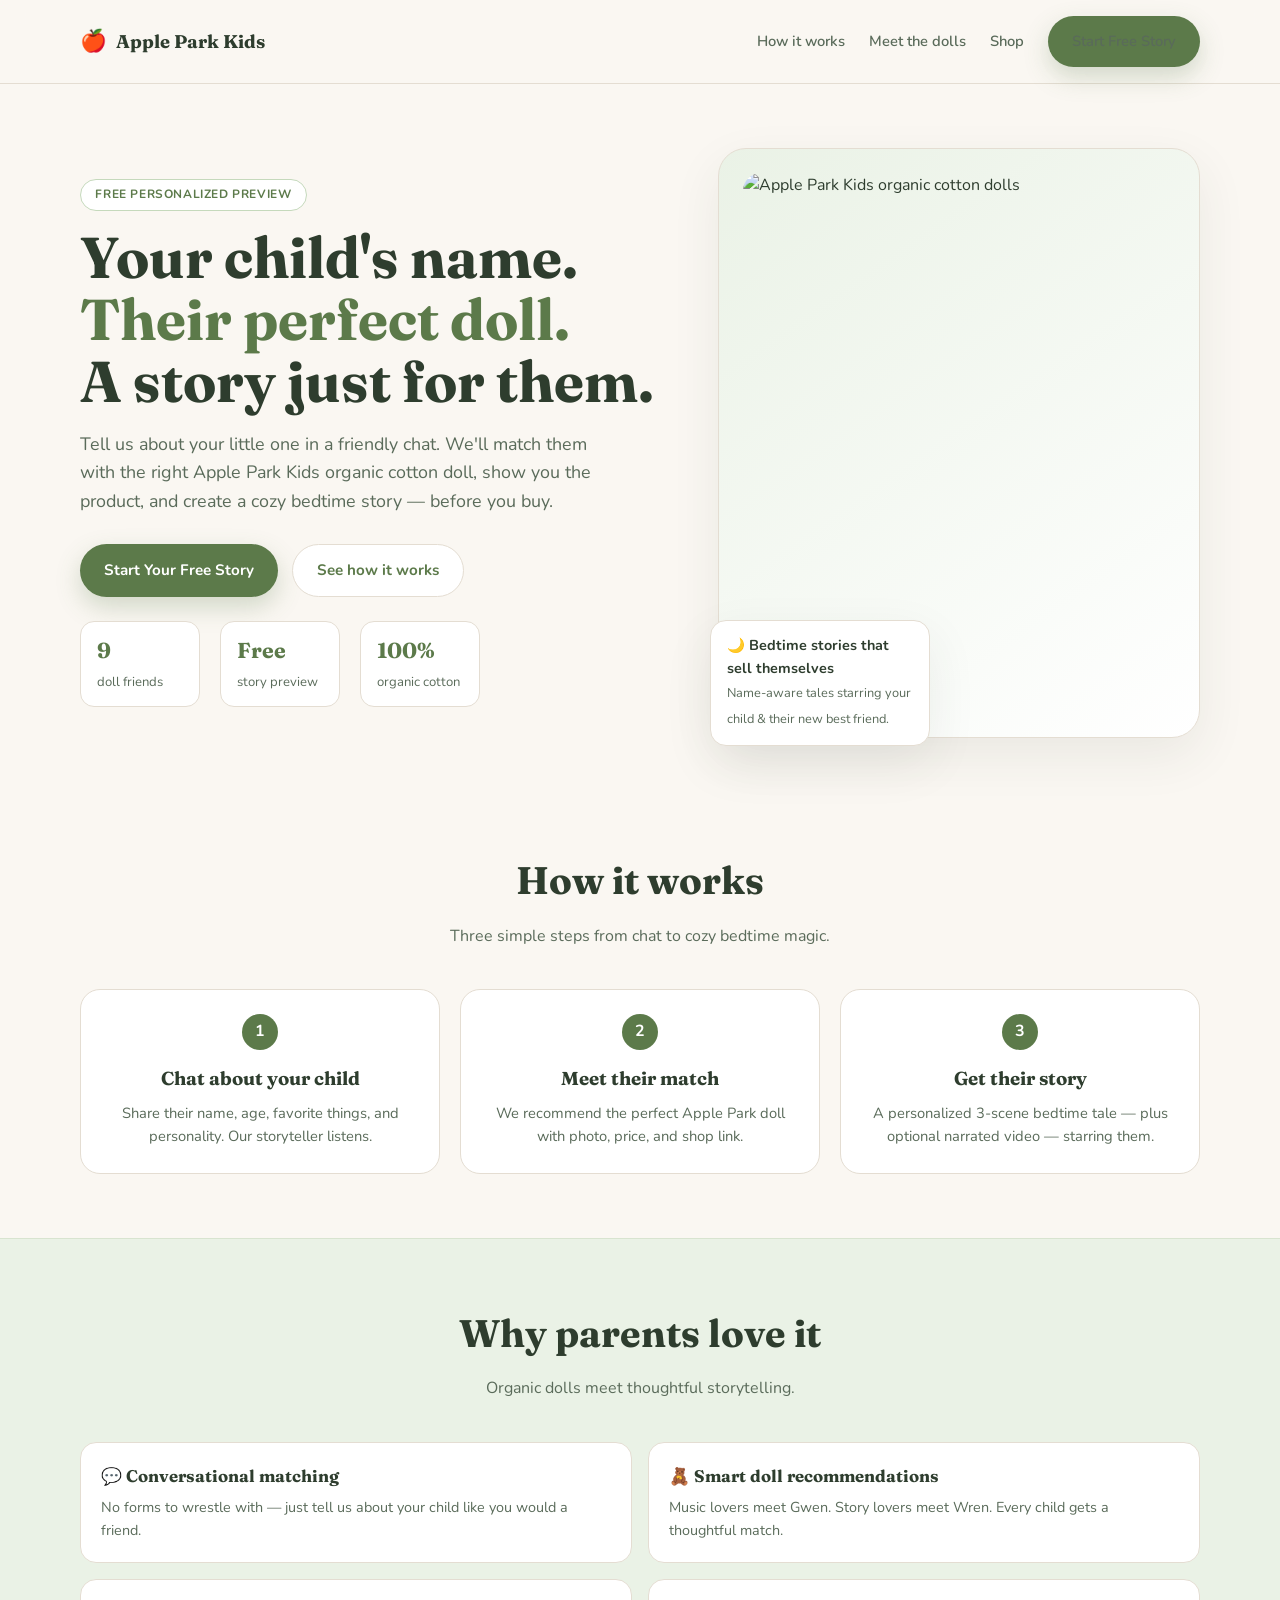
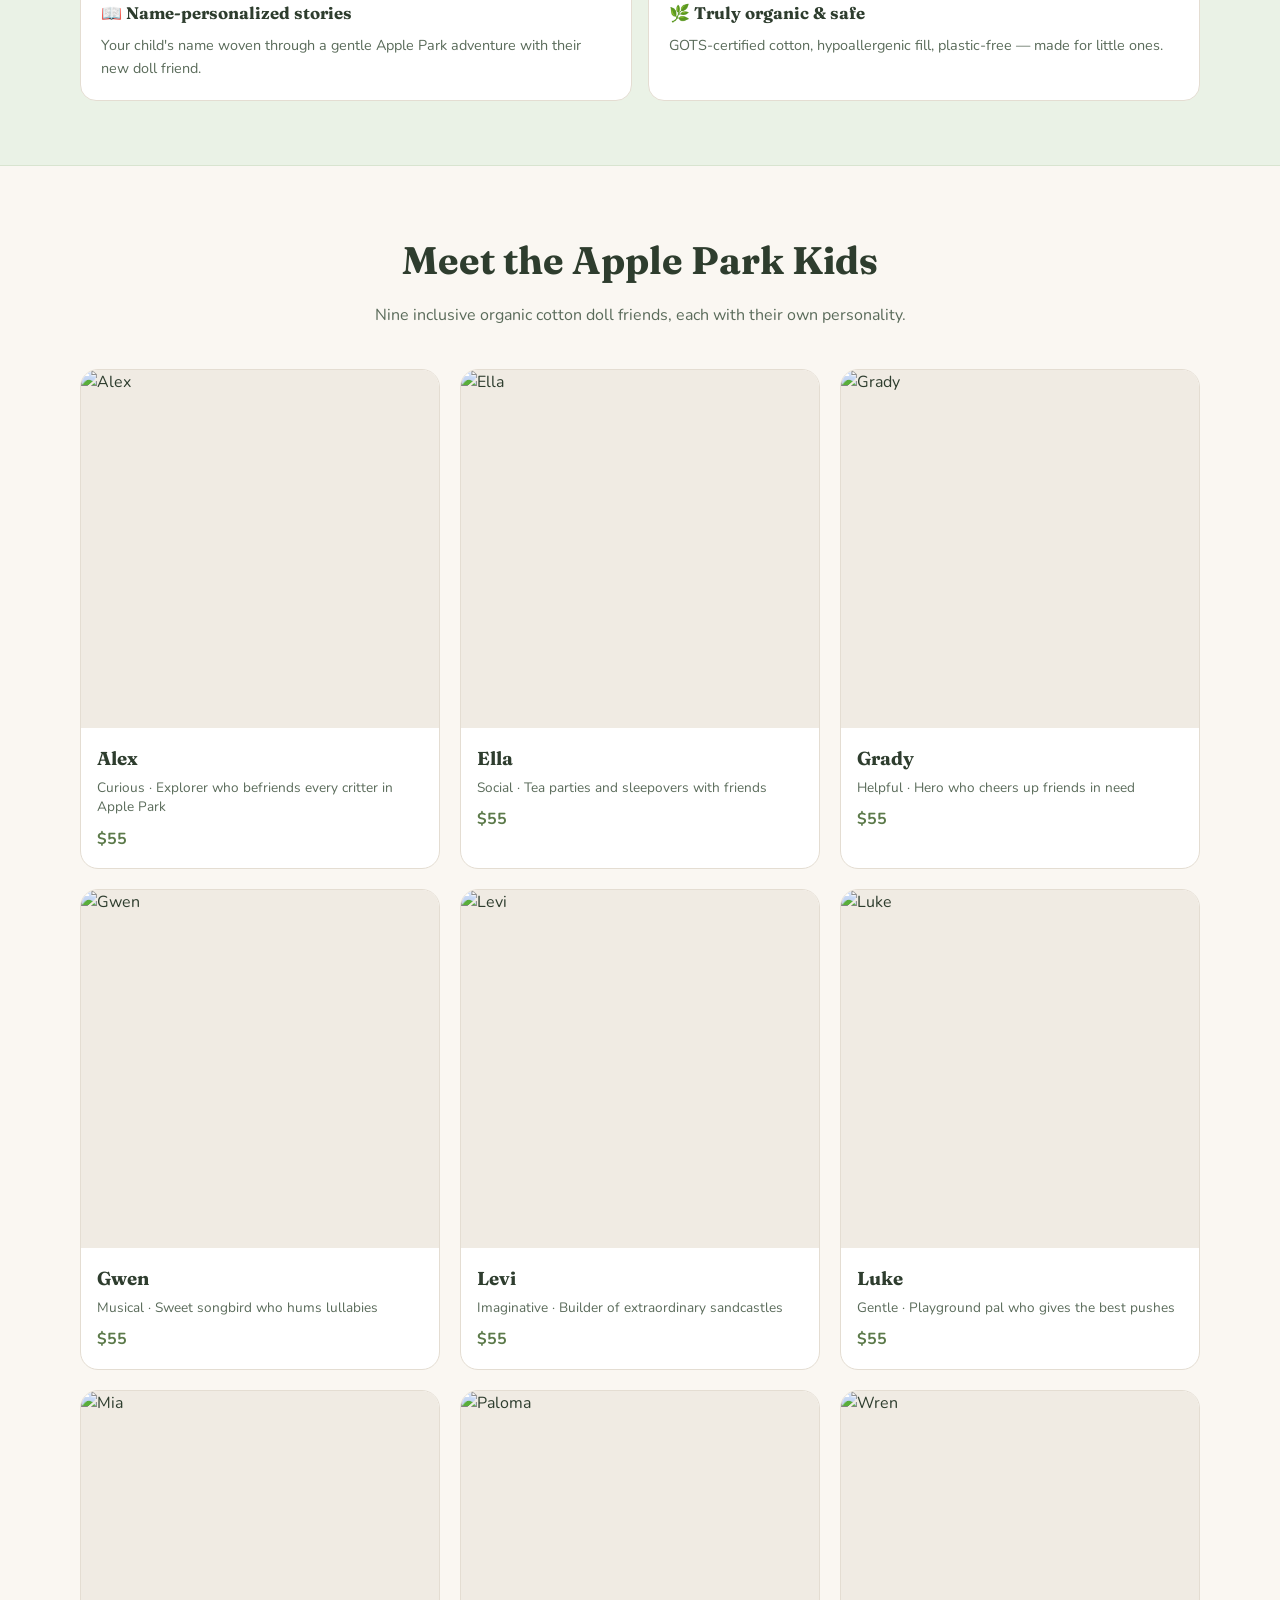
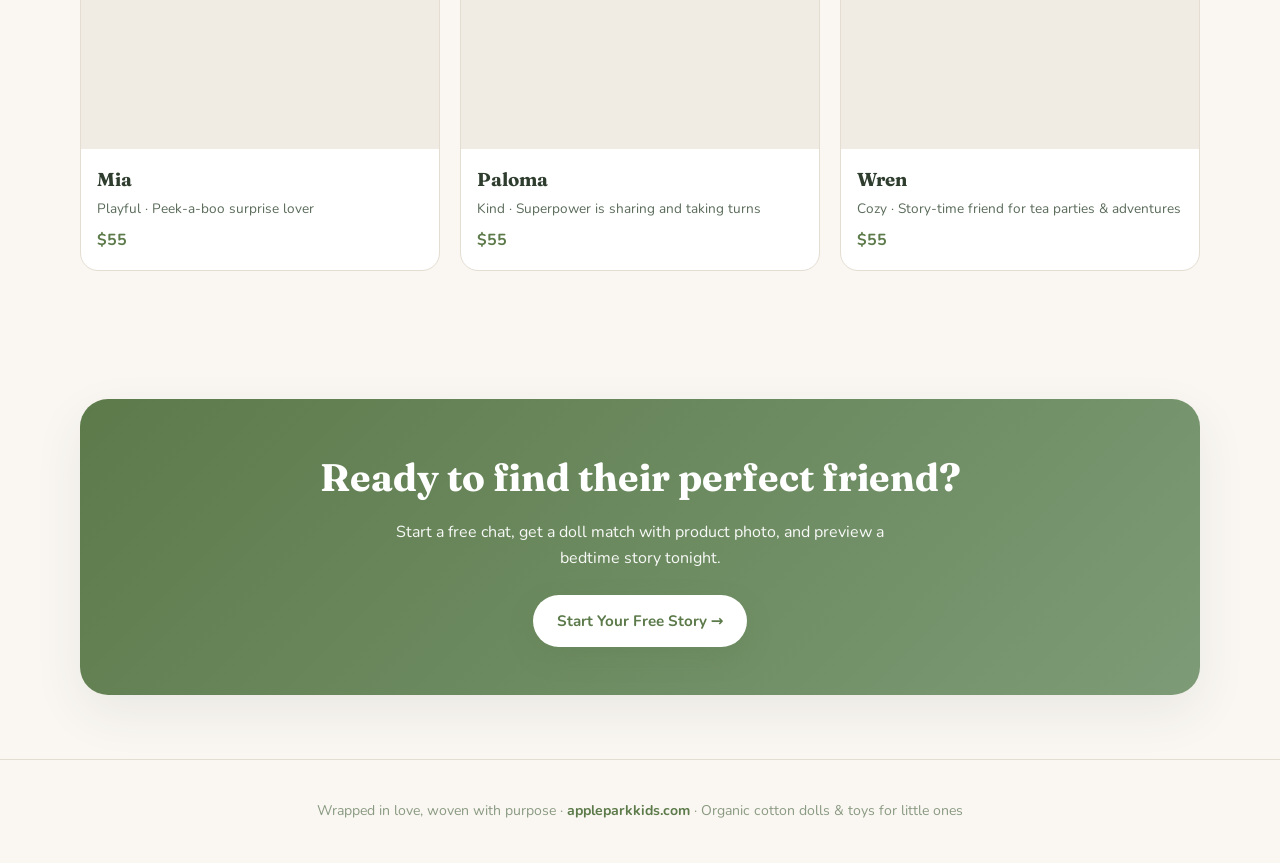
==== landing/index.html @ 05d085ed "Add marketing landing page for Apple Park story chat - Standalone landing/index.html with hero, how-" ====
<!DOCTYPE html>
<html lang="en">
<head>
  <meta charset="UTF-8" />
  <meta name="viewport" content="width=device-width, initial-scale=1.0" />
  <title>Apple Park Kids — Personalized Story Chat for Your Child</title>
  <meta name="description" content="Tell us about your child. We'll match them with the perfect Apple Park Kids organic cotton doll and create a free personalized bedtime story." />
  <link rel="preconnect" href="https://fonts.googleapis.com" />
  <link rel="preconnect" href="https://fonts.gstatic.com" crossorigin />
  <link href="https://fonts.googleapis.com/css2?family=Fraunces:opsz,wght@9..144,400;500;700&family=Nunito:wght@400;600;700&display=swap" rel="stylesheet" />
  <link rel="stylesheet" href="styles.css" />
</head>
<body>
  <header class="nav">
    <div class="container nav-inner">
      <div class="logo"><span>🍎</span> Apple Park Kids</div>
      <nav class="nav-links">
        <a href="#how-it-works">How it works</a>
        <a href="#dolls">Meet the dolls</a>
        <a href="https://appleparkkids.com" target="_blank" rel="noopener">Shop</a>
        <a class="btn btn-primary" href="http://localhost:8501" id="app-link">Start Free Story</a>
      </nav>
    </div>
  </header>

  <section class="hero">
    <div class="container hero-grid">
      <div>
        <div class="pill">Free personalized preview</div>
        <h1>Your child's name.<br><em>Their perfect doll.</em><br>A story just for them.</h1>
        <p class="hero-lead">
          Tell us about your little one in a friendly chat. We'll match them with the right
          Apple Park Kids organic cotton doll, show you the product, and create a cozy bedtime
          story — before you buy.
        </p>
        <div class="hero-actions">
          <a class="btn btn-primary" href="http://localhost:8501" data-app-link>Start Your Free Story</a>
          <a class="btn btn-secondary" href="#how-it-works">See how it works</a>
        </div>
        <div class="hero-stats">
          <div class="stat"><strong>9</strong><span>doll friends</span></div>
          <div class="stat"><strong>Free</strong><span>story preview</span></div>
          <div class="stat"><strong>100%</strong><span>organic cotton</span></div>
        </div>
      </div>
      <div class="hero-visual">
        <div class="hero-card">
          <img src="../assets/dolls/brand-hero.jpg" alt="Apple Park Kids organic cotton dolls" />
        </div>
        <div class="floating-badge">
          <strong>🌙 Bedtime stories that sell themselves</strong>
          <span>Name-aware tales starring your child &amp; their new best friend.</span>
        </div>
      </div>
    </div>
  </section>

  <section id="how-it-works">
    <div class="container">
      <div class="section-head">
        <h2>How it works</h2>
        <p>Three simple steps from chat to cozy bedtime magic.</p>
      </div>
      <div class="steps">
        <article class="step">
          <div class="step-num">1</div>
          <h3>Chat about your child</h3>
          <p>Share their name, age, favorite things, and personality. Our storyteller listens.</p>
        </article>
        <article class="step">
          <div class="step-num">2</div>
          <h3>Meet their match</h3>
          <p>We recommend the perfect Apple Park doll with photo, price, and shop link.</p>
        </article>
        <article class="step">
          <div class="step-num">3</div>
          <h3>Get their story</h3>
          <p>A personalized 3-scene bedtime tale — plus optional narrated video — starring them.</p>
        </article>
      </div>
    </div>
  </section>

  <section class="features">
    <div class="container">
      <div class="section-head">
        <h2>Why parents love it</h2>
        <p>Organic dolls meet thoughtful storytelling.</p>
      </div>
      <div class="feature-grid">
        <article class="feature">
          <h3>💬 Conversational matching</h3>
          <p>No forms to wrestle with — just tell us about your child like you would a friend.</p>
        </article>
        <article class="feature">
          <h3>🧸 Smart doll recommendations</h3>
          <p>Music lovers meet Gwen. Story lovers meet Wren. Every child gets a thoughtful match.</p>
        </article>
        <article class="feature">
          <h3>📖 Name-personalized stories</h3>
          <p>Your child's name woven through a gentle Apple Park adventure with their new doll friend.</p>
        </article>
        <article class="feature">
          <h3>🌿 Truly organic &amp; safe</h3>
          <p>GOTS-certified cotton, hypoallergenic fill, plastic-free — made for little ones.</p>
        </article>
      </div>
    </div>
  </section>

  <section id="dolls">
    <div class="container">
      <div class="section-head">
        <h2>Meet the Apple Park Kids</h2>
        <p>Nine inclusive organic cotton doll friends, each with their own personality.</p>
      </div>
      <div class="doll-grid">
        <article class="doll-card">
          <img src="https://cdn.shopify.com/s/files/1/0639/4242/6836/products/tmf56.jpg?v=1653392097" alt="Alex" loading="lazy" />
          <div class="doll-body"><h3>Alex</h3><p>Curious · Explorer who befriends every critter in Apple Park</p><div class="doll-price">$55</div></div>
        </article>
        <article class="doll-card">
          <img src="https://cdn.shopify.com/s/files/1/0639/4242/6836/products/tm982_2.jpg?v=1653388733" alt="Ella" loading="lazy" />
          <div class="doll-body"><h3>Ella</h3><p>Social · Tea parties and sleepovers with friends</p><div class="doll-price">$55</div></div>
        </article>
        <article class="doll-card">
          <img src="https://cdn.shopify.com/s/files/1/0639/4242/6836/products/tp0147.jpg?v=1664403037" alt="Grady" loading="lazy" />
          <div class="doll-body"><h3>Grady</h3><p>Helpful · Hero who cheers up friends in need</p><div class="doll-price">$55</div></div>
        </article>
        <article class="doll-card">
          <img src="https://cdn.shopify.com/s/files/1/0639/4242/6836/files/MUSTARD_MUSLIN_DRESS_WITH_PUFFY_SLEEVES_GWEN_IN_MUSLIN_2_5e165657-a161-4b97-bce0-6a8079def1ff.jpg?v=1775049654" alt="Gwen" loading="lazy" />
          <div class="doll-body"><h3>Gwen</h3><p>Musical · Sweet songbird who hums lullabies</p><div class="doll-price">$55</div></div>
        </article>
        <article class="doll-card">
          <img src="https://cdn.shopify.com/s/files/1/0639/4242/6836/products/TP0145.jpg?v=1664396737" alt="Levi" loading="lazy" />
          <div class="doll-body"><h3>Levi</h3><p>Imaginative · Builder of extraordinary sandcastles</p><div class="doll-price">$55</div></div>
        </article>
        <article class="doll-card">
          <img src="https://cdn.shopify.com/s/files/1/0639/4242/6836/products/TP0146.jpg?v=1664397404" alt="Luke" loading="lazy" />
          <div class="doll-body"><h3>Luke</h3><p>Gentle · Playground pal who gives the best pushes</p><div class="doll-price">$55</div></div>
        </article>
        <article class="doll-card">
          <img src="https://cdn.shopify.com/s/files/1/0639/4242/6836/files/Mia_in_Dusty_Rose_TP0142_2.jpg?v=1775049784" alt="Mia" loading="lazy" />
          <div class="doll-body"><h3>Mia</h3><p>Playful · Peek-a-boo surprise lover</p><div class="doll-price">$55</div></div>
        </article>
        <article class="doll-card">
          <img src="https://cdn.shopify.com/s/files/1/0639/4242/6836/files/Teal_muslin_dress_TMG33_TMG34_TMG35_TMG36_Dancing_Palms_Pink_leggings_TME31_TME32_TME33_TME34_Dancing_Palms_Pink_headband_TME47_Paloma_TMF54_1.jpg?v=1775049592" alt="Paloma" loading="lazy" />
          <div class="doll-body"><h3>Paloma</h3><p>Kind · Superpower is sharing and taking turns</p><div class="doll-price">$55</div></div>
        </article>
        <article class="doll-card">
          <img src="https://cdn.shopify.com/s/files/1/0639/4242/6836/files/DSC_8444_1.jpg?v=1779309022" alt="Wren" loading="lazy" />
          <div class="doll-body"><h3>Wren</h3><p>Cozy · Story-time friend for tea parties &amp; adventures</p><div class="doll-price">$55</div></div>
        </article>
      </div>
    </div>
  </section>

  <section>
    <div class="container">
      <div class="cta-band">
        <h2>Ready to find their perfect friend?</h2>
        <p>Start a free chat, get a doll match with product photo, and preview a bedtime story tonight.</p>
        <a class="btn btn-primary" href="http://localhost:8501" data-app-link>Start Your Free Story →</a>
      </div>
    </div>
  </section>

  <footer class="footer">
    <div class="container">
      Wrapped in love, woven with purpose ·
      <a href="https://appleparkkids.com" target="_blank" rel="noopener">appleparkkids.com</a>
      · Organic cotton dolls &amp; toys for little ones
    </div>
  </footer>

  <script>
  (function () {
    var params = new URLSearchParams(window.location.search);
    var appUrl = params.get("app") || "http://localhost:8501";
    document.querySelectorAll("[data-app-link], #app-link").forEach(function (el) {
      el.href = appUrl;
    });
  })();
  </script>
</body>
</html>
---- landing/styles.css ----
:root {
  --bg: #faf7f2;
  --bg-soft: #f0ebe3;
  --green: #5c7a4a;
  --green-dark: #3d5234;
  --green-light: #eaf2e6;
  --text: #2e3d2e;
  --text-muted: #5a6b5a;
  --border: #e4ddd2;
  --white: #ffffff;
  --shadow: 0 18px 50px rgba(46, 61, 46, 0.08);
  --radius: 20px;
  --font-serif: "Fraunces", Georgia, serif;
  --font-sans: "Nunito", system-ui, sans-serif;
}

*,
*::before,
*::after {
  box-sizing: border-box;
}

html {
  scroll-behavior: smooth;
}

body {
  margin: 0;
  font-family: var(--font-sans);
  color: var(--text);
  background: var(--bg);
  line-height: 1.6;
}

img {
  max-width: 100%;
  display: block;
}

a {
  color: var(--green);
  text-decoration: none;
}

.container {
  width: min(1120px, calc(100% - 2rem));
  margin: 0 auto;
}

/* ── Nav ── */
.nav {
  position: sticky;
  top: 0;
  z-index: 100;
  background: rgba(250, 247, 242, 0.92);
  backdrop-filter: blur(12px);
  border-bottom: 1px solid var(--border);
}

.nav-inner {
  display: flex;
  align-items: center;
  justify-content: space-between;
  padding: 1rem 0;
  gap: 1rem;
}

.logo {
  display: flex;
  align-items: center;
  gap: 0.55rem;
  font-family: var(--font-serif);
  font-weight: 700;
  font-size: 1.15rem;
  color: var(--text);
}

.logo span {
  font-size: 1.35rem;
}

.nav-links {
  display: flex;
  align-items: center;
  gap: 1.5rem;
}

.nav-links a {
  color: var(--text-muted);
  font-weight: 600;
  font-size: 0.92rem;
}

.nav-links a:hover {
  color: var(--green);
}

.btn {
  display: inline-flex;
  align-items: center;
  justify-content: center;
  gap: 0.5rem;
  padding: 0.85rem 1.5rem;
  border-radius: 999px;
  font-family: var(--font-sans);
  font-weight: 700;
  font-size: 0.95rem;
  border: none;
  cursor: pointer;
  transition: transform 0.15s ease, box-shadow 0.15s ease;
}

.btn:hover {
  transform: translateY(-1px);
}

.btn-primary {
  background: var(--green);
  color: var(--white);
  box-shadow: 0 10px 24px rgba(92, 122, 74, 0.25);
}

.btn-primary:hover {
  background: var(--green-dark);
}

.btn-secondary {
  background: var(--white);
  color: var(--green);
  border: 1px solid var(--border);
}

/* ── Hero ── */
.hero {
  padding: 4rem 0 3rem;
}

.hero-grid {
  display: grid;
  grid-template-columns: 1.1fr 0.9fr;
  gap: 3rem;
  align-items: center;
}

.pill {
  display: inline-block;
  background: var(--white);
  color: var(--green);
  font-weight: 700;
  font-size: 0.75rem;
  padding: 0.35rem 0.9rem;
  border-radius: 999px;
  border: 1px solid #c5d9bc;
  letter-spacing: 0.05em;
  text-transform: uppercase;
  margin-bottom: 1rem;
}

.hero h1 {
  font-family: var(--font-serif);
  font-size: clamp(2.4rem, 5vw, 3.6rem);
  line-height: 1.08;
  margin: 0 0 1rem;
  color: var(--text);
}

.hero h1 em {
  font-style: normal;
  color: var(--green);
}

.hero-lead {
  font-size: 1.12rem;
  color: var(--text-muted);
  max-width: 34rem;
  margin: 0 0 1.75rem;
}

.hero-actions {
  display: flex;
  flex-wrap: wrap;
  gap: 0.85rem;
  margin-bottom: 1.5rem;
}

.hero-stats {
  display: flex;
  flex-wrap: wrap;
  gap: 1.25rem;
}

.stat {
  background: var(--white);
  border: 1px solid var(--border);
  border-radius: 14px;
  padding: 0.75rem 1rem;
  min-width: 120px;
}

.stat strong {
  display: block;
  font-family: var(--font-serif);
  font-size: 1.35rem;
  color: var(--green);
}

.stat span {
  font-size: 0.82rem;
  color: var(--text-muted);
}

.hero-visual {
  position: relative;
}

.hero-card {
  background: linear-gradient(145deg, var(--green-light), var(--white));
  border: 1px solid var(--border);
  border-radius: 28px;
  padding: 1.5rem;
  box-shadow: var(--shadow);
}

.hero-card img {
  border-radius: 18px;
  width: 100%;
  aspect-ratio: 4/5;
  object-fit: cover;
}

.floating-badge {
  position: absolute;
  bottom: -0.5rem;
  left: -0.5rem;
  background: var(--white);
  border: 1px solid var(--border);
  border-radius: 16px;
  padding: 0.85rem 1rem;
  box-shadow: var(--shadow);
  max-width: 220px;
}

.floating-badge strong {
  display: block;
  font-size: 0.9rem;
}

.floating-badge span {
  font-size: 0.8rem;
  color: var(--text-muted);
}

/* ── Sections ── */
section {
  padding: 4rem 0;
}

.section-head {
  text-align: center;
  max-width: 640px;
  margin: 0 auto 2.5rem;
}

.section-head h2 {
  font-family: var(--font-serif);
  font-size: clamp(1.8rem, 3vw, 2.4rem);
  margin: 0 0 0.75rem;
}

.section-head p {
  color: var(--text-muted);
  margin: 0;
}

.steps {
  display: grid;
  grid-template-columns: repeat(3, 1fr);
  gap: 1.25rem;
}

.step {
  background: var(--white);
  border: 1px solid var(--border);
  border-radius: var(--radius);
  padding: 1.5rem;
  text-align: center;
}

.step-num {
  width: 36px;
  height: 36px;
  margin: 0 auto 0.85rem;
  display: grid;
  place-items: center;
  background: var(--green);
  color: var(--white);
  border-radius: 50%;
  font-weight: 700;
}

.step h3 {
  font-family: var(--font-serif);
  margin: 0 0 0.5rem;
}

.step p {
  margin: 0;
  font-size: 0.92rem;
  color: var(--text-muted);
}

.features {
  background: var(--green-light);
  border-block: 1px solid #d8e4d0;
}

.feature-grid {
  display: grid;
  grid-template-columns: repeat(2, 1fr);
  gap: 1rem;
}

.feature {
  background: var(--white);
  border: 1px solid var(--border);
  border-radius: 16px;
  padding: 1.25rem;
}

.feature h3 {
  margin: 0 0 0.4rem;
  font-family: var(--font-serif);
  font-size: 1.05rem;
}

.feature p {
  margin: 0;
  font-size: 0.9rem;
  color: var(--text-muted);
}

/* ── Dolls ── */
.doll-grid {
  display: grid;
  grid-template-columns: repeat(3, 1fr);
  gap: 1.25rem;
}

.doll-card {
  background: var(--white);
  border: 1px solid var(--border);
  border-radius: 18px;
  overflow: hidden;
  transition: transform 0.15s ease, box-shadow 0.15s ease;
}

.doll-card:hover {
  transform: translateY(-3px);
  box-shadow: var(--shadow);
}

.doll-card img {
  width: 100%;
  aspect-ratio: 1;
  object-fit: cover;
  background: var(--bg-soft);
}

.doll-body {
  padding: 1rem;
}

.doll-body h3 {
  margin: 0 0 0.25rem;
  font-family: var(--font-serif);
}

.doll-body p {
  margin: 0 0 0.6rem;
  font-size: 0.85rem;
  color: var(--text-muted);
  line-height: 1.45;
}

.doll-price {
  font-weight: 700;
  color: var(--green);
}

/* ── CTA band ── */
.cta-band {
  background: linear-gradient(135deg, var(--green), #7d9b76);
  color: var(--white);
  border-radius: 28px;
  padding: 3rem 2rem;
  text-align: center;
  box-shadow: var(--shadow);
}

.cta-band h2 {
  font-family: var(--font-serif);
  font-size: clamp(1.8rem, 3vw, 2.5rem);
  margin: 0 0 0.75rem;
}

.cta-band p {
  margin: 0 auto 1.5rem;
  max-width: 520px;
  opacity: 0.95;
}

.cta-band .btn-primary {
  background: var(--white);
  color: var(--green);
}

/* ── Footer ── */
.footer {
  padding: 2.5rem 0;
  border-top: 1px solid var(--border);
  text-align: center;
  color: #8a9a82;
  font-size: 0.88rem;
}

.footer a {
  font-weight: 700;
}

/* ── Responsive ── */
@media (max-width: 900px) {
  .hero-grid,
  .steps,
  .feature-grid,
  .doll-grid {
    grid-template-columns: 1fr;
  }

  .nav-links a:not(.btn) {
    display: none;
  }

  .hero {
    padding-top: 2.5rem;
  }

  .floating-badge {
    position: static;
    margin-top: 1rem;
  }
}
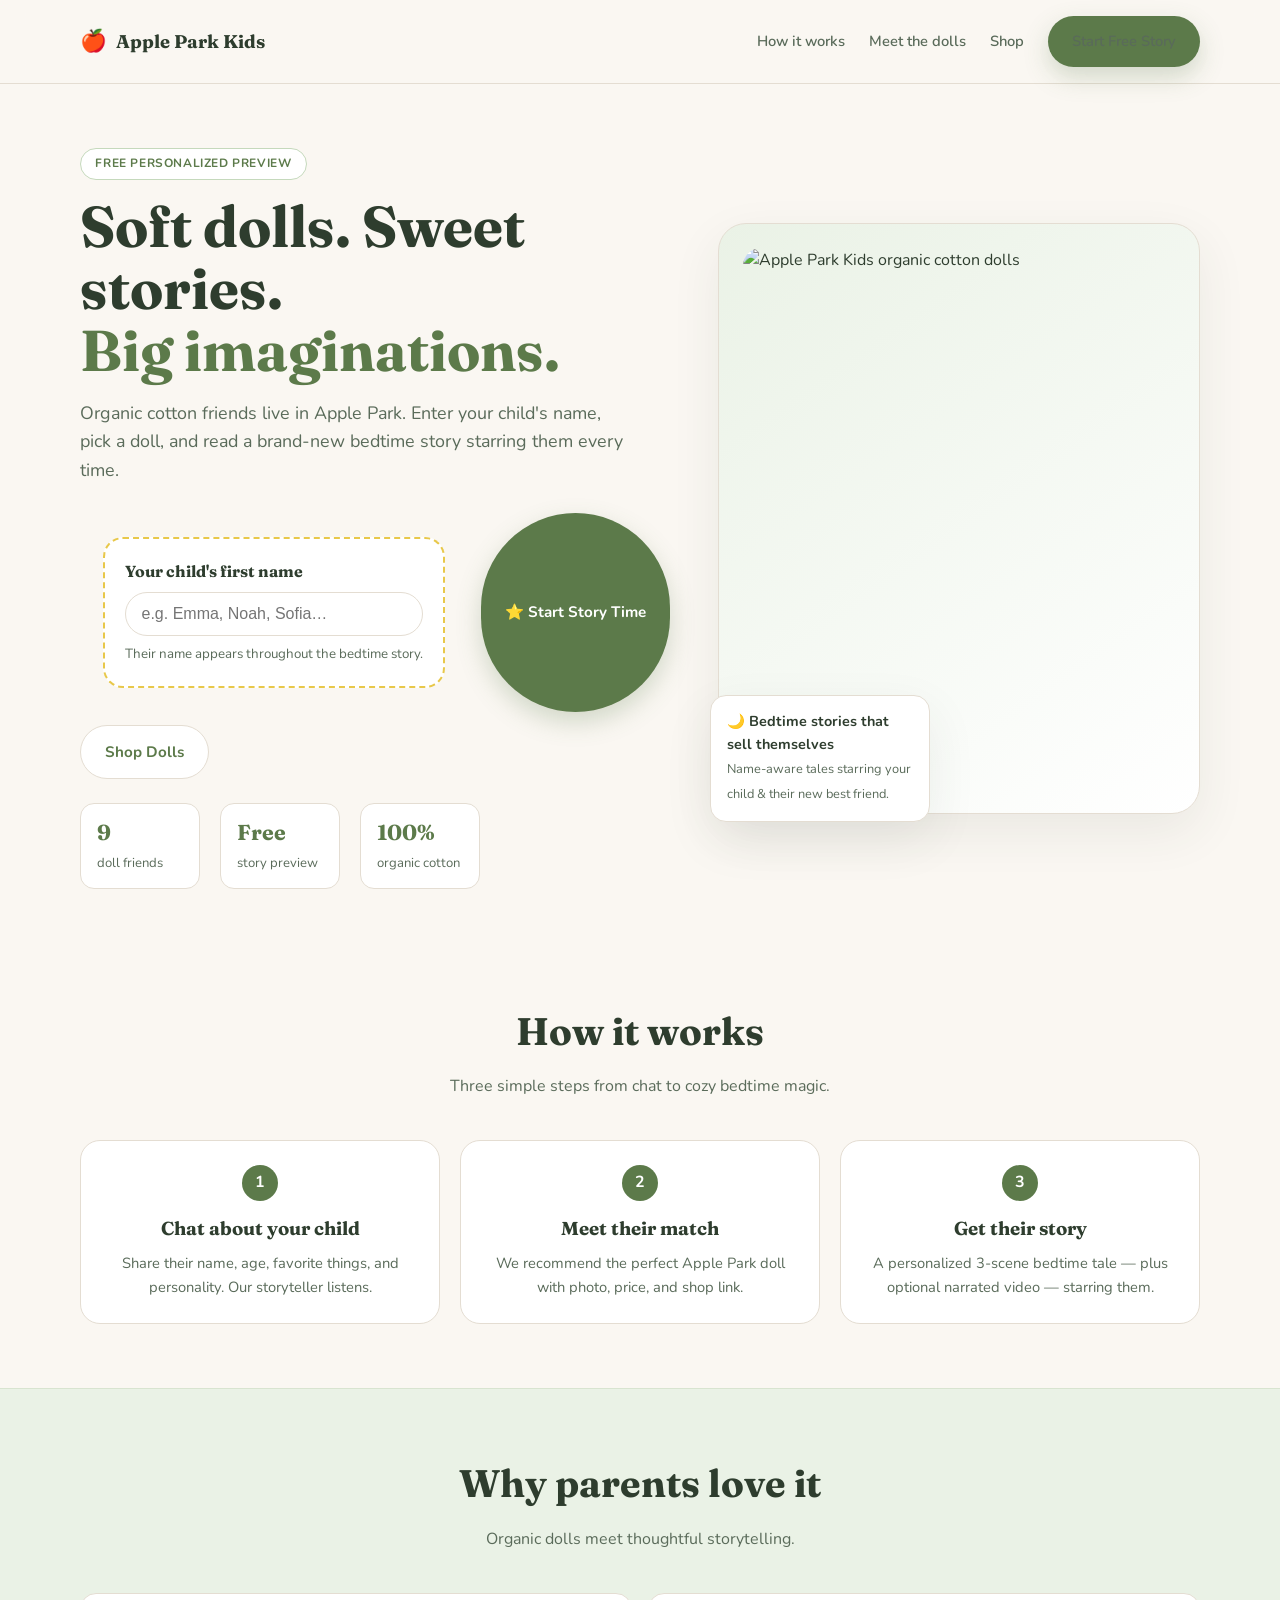
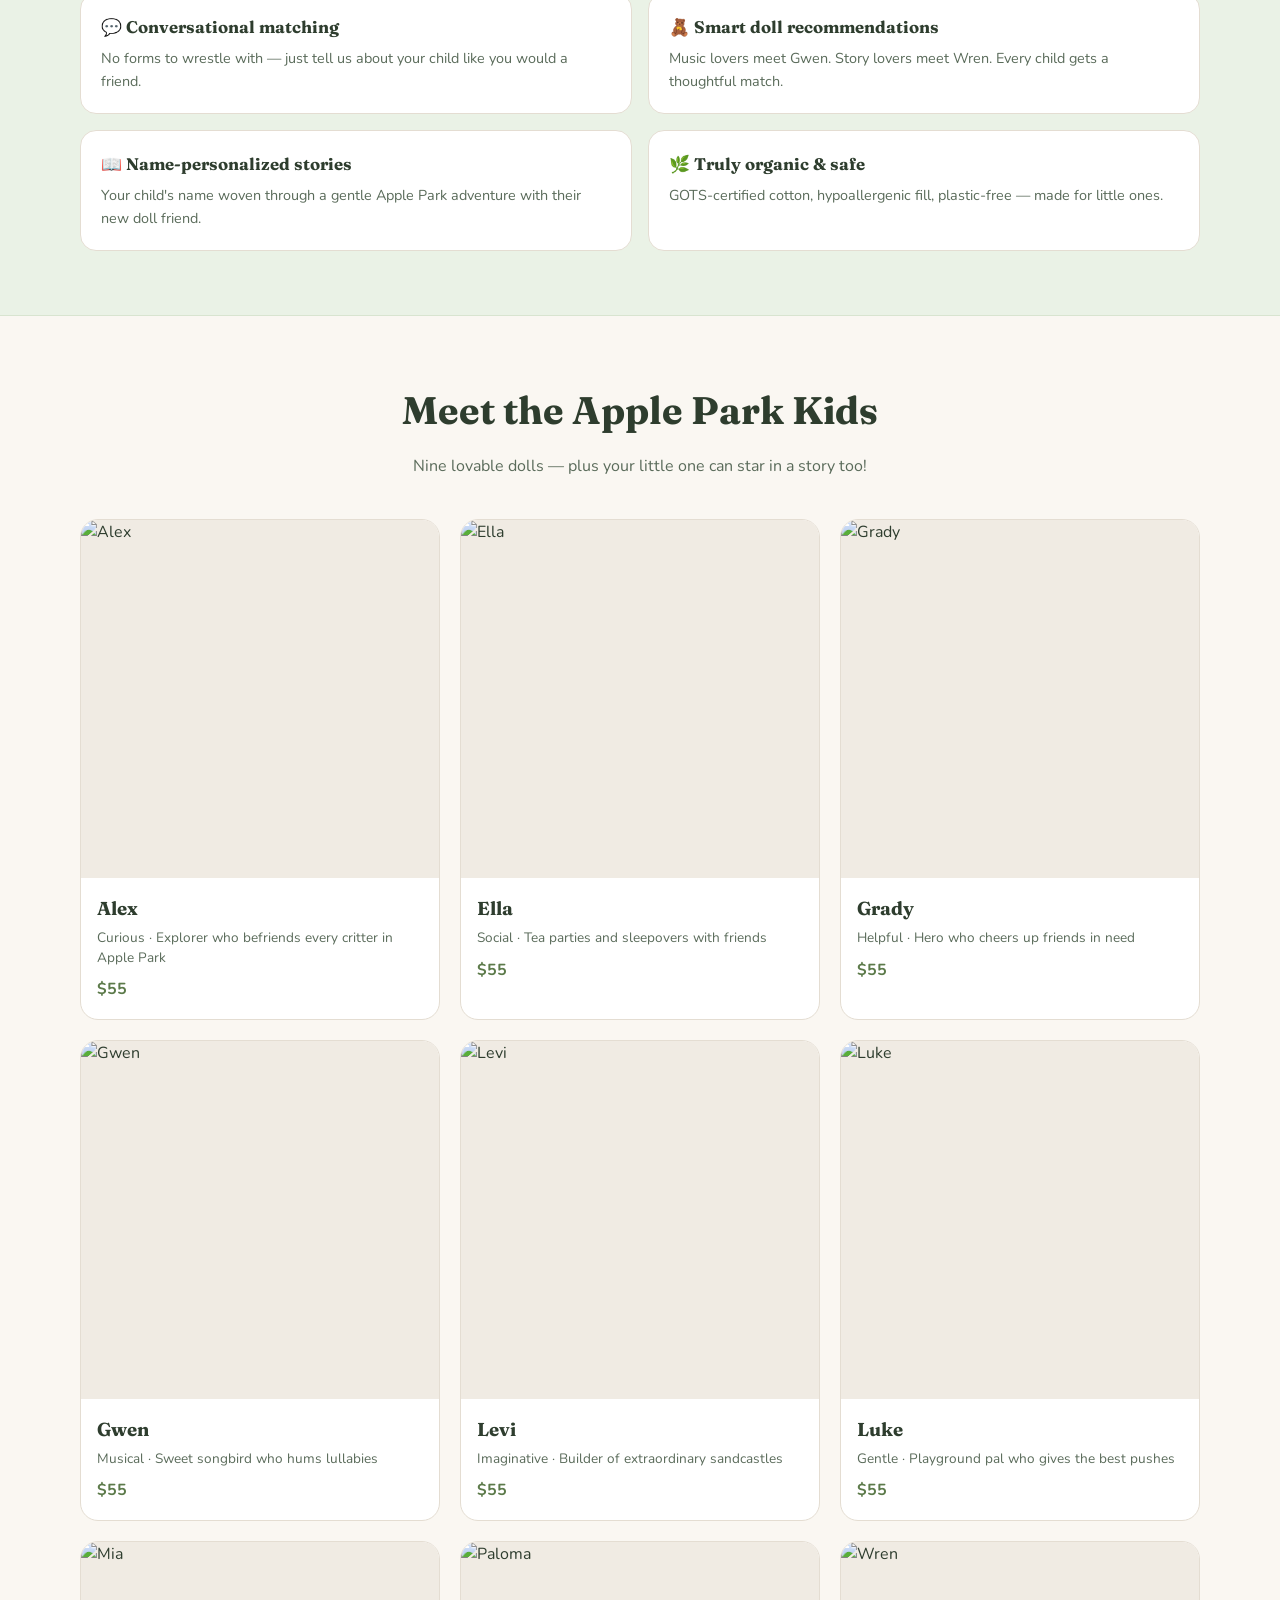
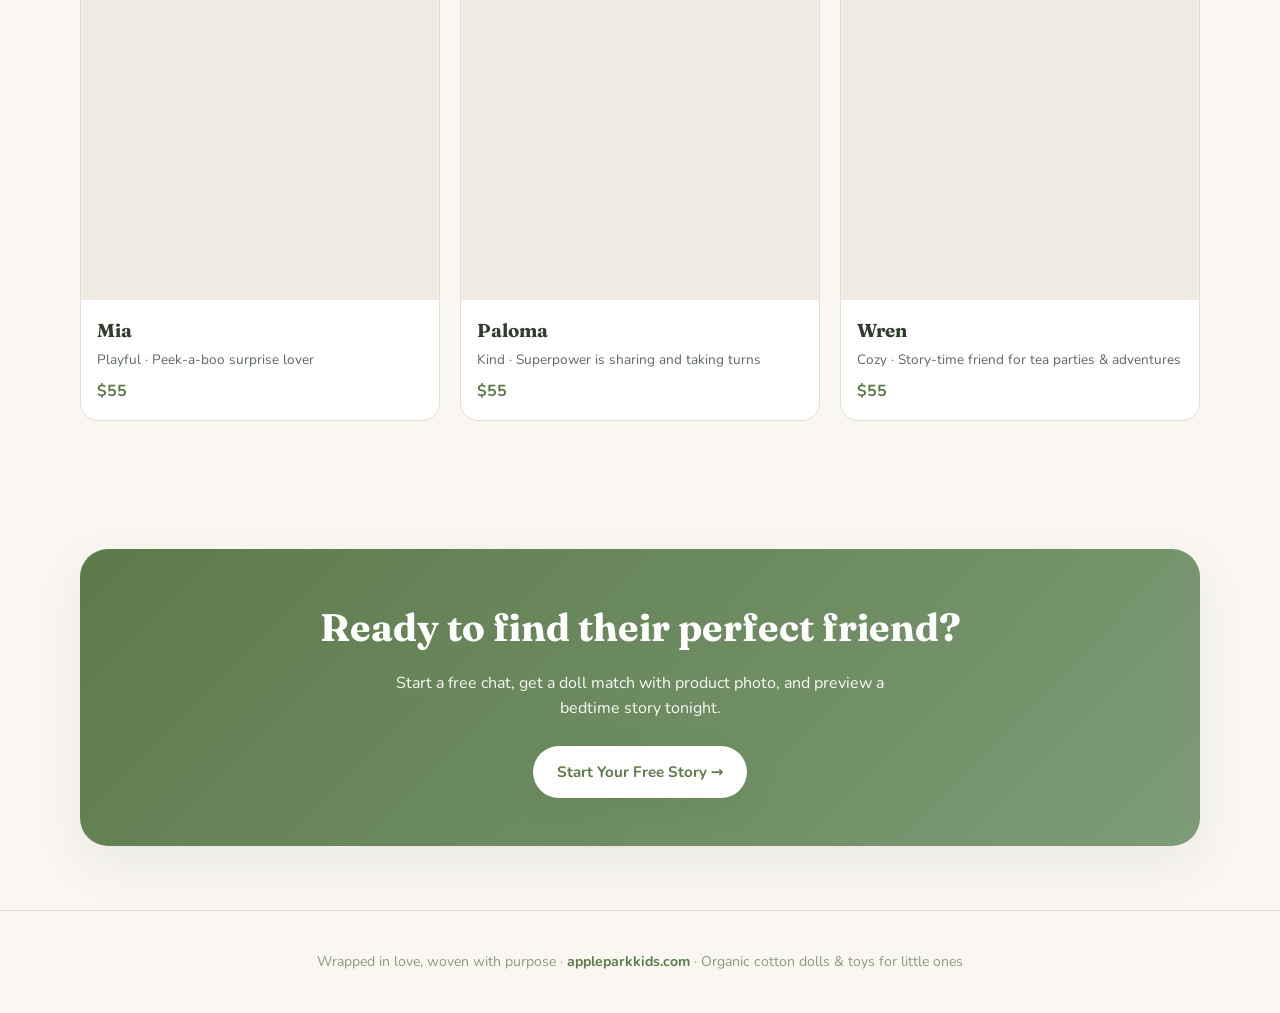
==== commit 4fcb894b: "Add child name input and weave name into every story - Story Time landing: name field, doll picker, " ====
--- a/landing/index.html
+++ b/landing/index.html
@@ -27,15 +27,20 @@
     <div class="container hero-grid">
       <div>
         <div class="pill">Free personalized preview</div>
-        <h1>Your child's name.<br><em>Their perfect doll.</em><br>A story just for them.</h1>
+        <h1>Soft dolls. Sweet stories.<br><em>Big imaginations.</em></h1>
         <p class="hero-lead">
-          Tell us about your little one in a friendly chat. We'll match them with the right
-          Apple Park Kids organic cotton doll, show you the product, and create a cozy bedtime
-          story — before you buy.
+          Organic cotton friends live in Apple Park. Enter your child's name, pick a doll,
+          and read a brand-new bedtime story starring them every time.
         </p>
         <div class="hero-actions">
-          <a class="btn btn-primary" href="http://localhost:8501" data-app-link>Start Your Free Story</a>
-          <a class="btn btn-secondary" href="#how-it-works">See how it works</a>
+          <label class="name-card" for="child-name" style="display:block; cursor:default;">
+            <label for="child-name">Your child's first name</label>
+            <input id="child-name" type="text" placeholder="e.g. Emma, Noah, Sofia…" maxlength="32"
+              style="width:100%; padding:0.75rem 1rem; border:1px solid #e4ddd2; border-radius:999px; font-size:1rem;" />
+            <small style="display:block; margin-top:0.5rem; color:#5a6b5a;">Their name appears throughout the bedtime story.</small>
+          </label>
+          <a class="btn btn-primary" href="http://localhost:8501" data-app-link>⭐ Start Story Time</a>
+          <a class="btn btn-secondary" href="https://appleparkkids.com" target="_blank" rel="noopener">Shop Dolls</a>
         </div>
         <div class="hero-stats">
           <div class="stat"><strong>9</strong><span>doll friends</span></div>
@@ -112,7 +117,7 @@
     <div class="container">
       <div class="section-head">
         <h2>Meet the Apple Park Kids</h2>
-        <p>Nine inclusive organic cotton doll friends, each with their own personality.</p>
+        <p>Nine lovable dolls — plus your little one can star in a story too!</p>
       </div>
       <div class="doll-grid">
         <article class="doll-card">
@@ -177,7 +182,17 @@
   (function () {
     var params = new URLSearchParams(window.location.search);
     var appUrl = params.get("app") || "http://localhost:8501";
+    var nameInput = document.getElementById("child-name");
     document.querySelectorAll("[data-app-link], #app-link").forEach(function (el) {
+      el.addEventListener("click", function (event) {
+        event.preventDefault();
+        var name = nameInput && nameInput.value.trim();
+        var url = appUrl;
+        if (name) {
+          url += (url.indexOf("?") >= 0 ? "&" : "?") + "name=" + encodeURIComponent(name);
+        }
+        window.location.href = url;
+      });
       el.href = appUrl;
     });
   })();
--- a/landing/styles.css
+++ b/landing/styles.css
@@ -427,7 +427,94 @@
   font-weight: 700;
 }
 
-/* ── Responsive ── */
+/* ── Story Time landing ── */
+.story-sky {
+  background: linear-gradient(180deg, #cfe9f6 0%, #e8f4e8 55%, #d4e8c2 100%);
+  border-radius: 28px;
+  padding: 2.5rem 2rem 2rem;
+  margin-bottom: 1.5rem;
+  border: 1px solid #c5ddd0;
+  text-align: center;
+}
+
+.story-sky h1 {
+  font-family: var(--font-serif);
+  font-size: clamp(2rem, 4.5vw, 3rem);
+  margin: 0 0 0.75rem;
+  color: var(--text);
+}
+
+.story-sky .hero-lead {
+  margin: 0 auto 1.5rem;
+  max-width: 520px;
+}
+
+.name-card {
+  background: var(--white);
+  border: 2px dashed #e8c84a;
+  border-radius: 20px;
+  padding: 1.25rem;
+  margin: 1.5rem auto;
+  max-width: 420px;
+  text-align: left;
+}
+
+.name-card label {
+  display: block;
+  font-family: var(--font-serif);
+  font-weight: 700;
+  margin-bottom: 0.5rem;
+  color: var(--text);
+}
+
+.park-friends-panel {
+  background: var(--white);
+  border-radius: 24px;
+  padding: 1.5rem;
+  border: 1px solid var(--border);
+  box-shadow: var(--shadow);
+  margin-top: 1.5rem;
+}
+
+.doll-pick-grid {
+  display: grid;
+  grid-template-columns: repeat(4, 1fr);
+  gap: 0.85rem;
+}
+
+.doll-pick {
+  background: #f8f4ef;
+  border: 2px solid transparent;
+  border-radius: 16px;
+  padding: 0.75rem 0.5rem;
+  text-align: center;
+  cursor: pointer;
+}
+
+.doll-pick.selected {
+  border-color: #e8c84a;
+  border-style: dashed;
+  background: #fffbe8;
+}
+
+.doll-pick img {
+  width: 72px;
+  height: 72px;
+  border-radius: 50%;
+  object-fit: cover;
+  margin: 0 auto 0.5rem;
+}
+
+.doll-pick span {
+  display: block;
+  font-weight: 700;
+  font-size: 0.85rem;
+}
+
+@media (max-width: 700px) {
+  .doll-pick-grid { grid-template-columns: repeat(3, 1fr); }
+}
+
 @media (max-width: 900px) {
   .hero-grid,
   .steps,
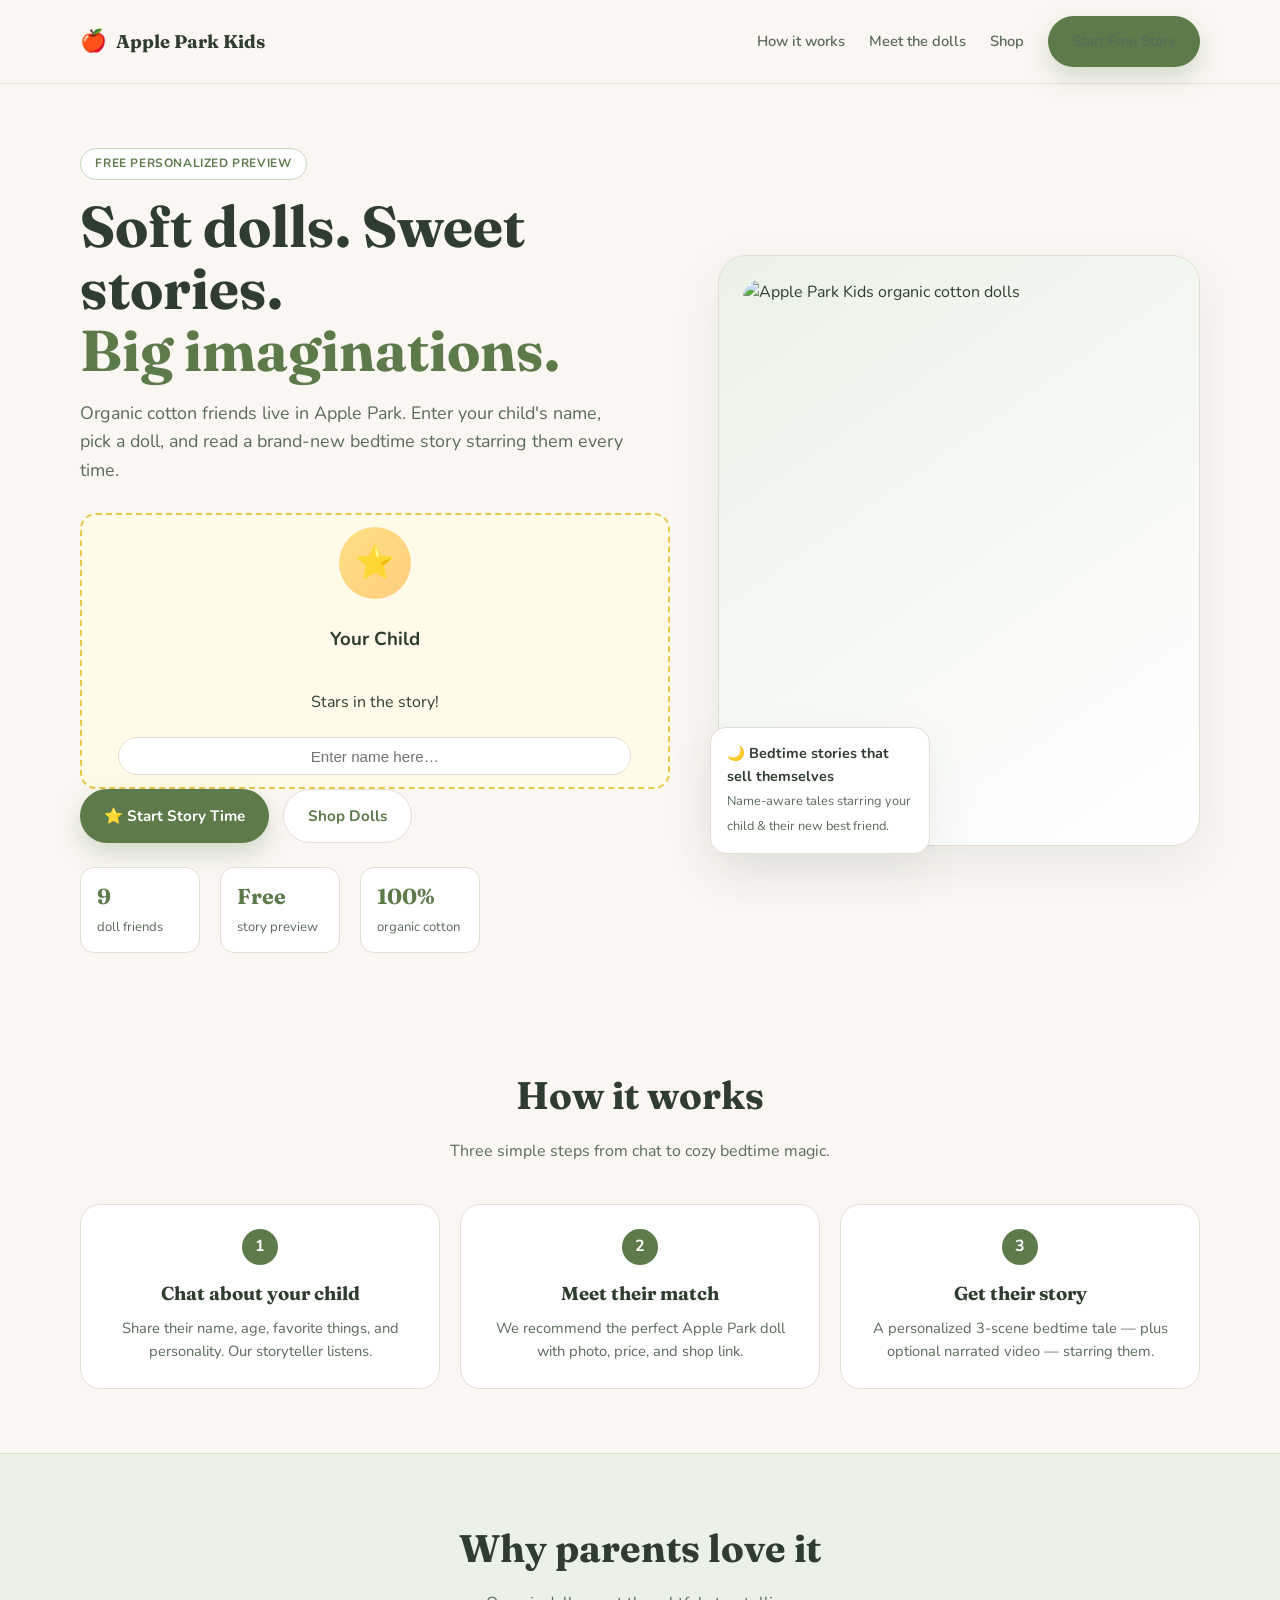
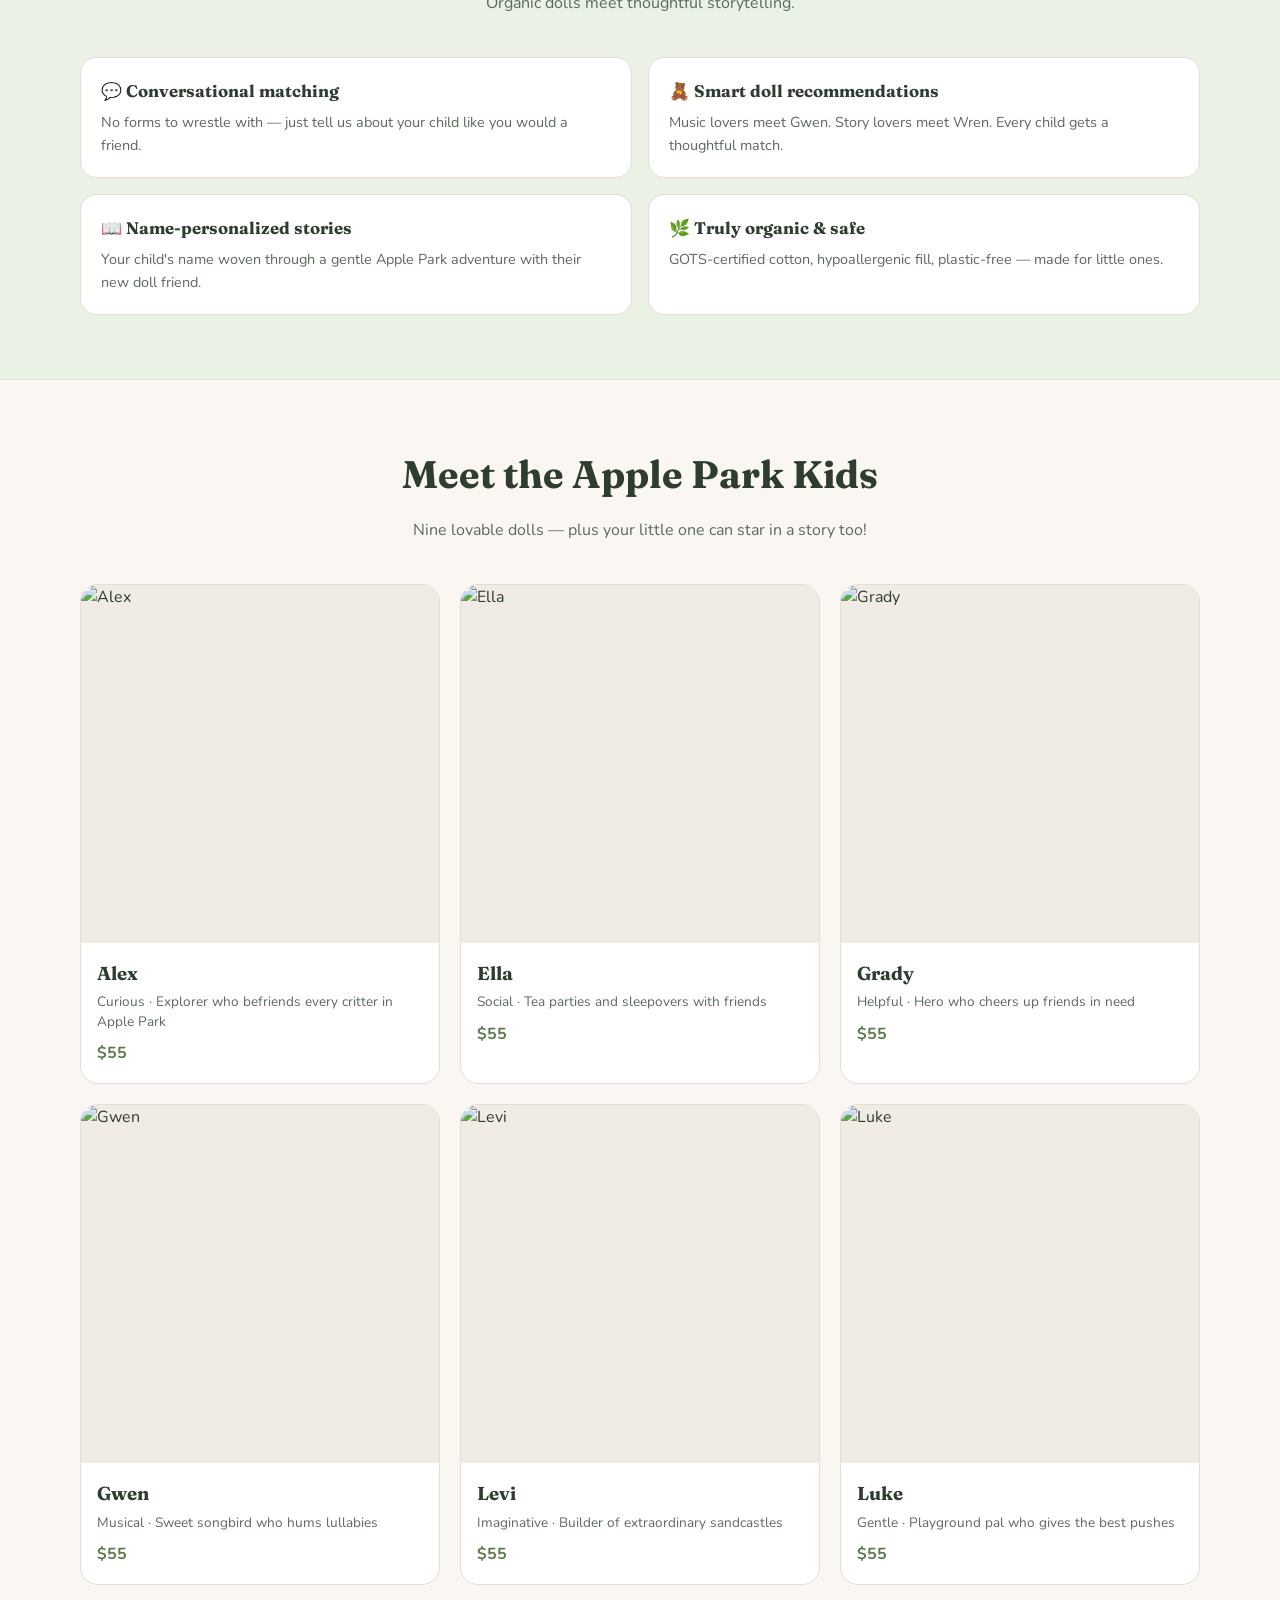
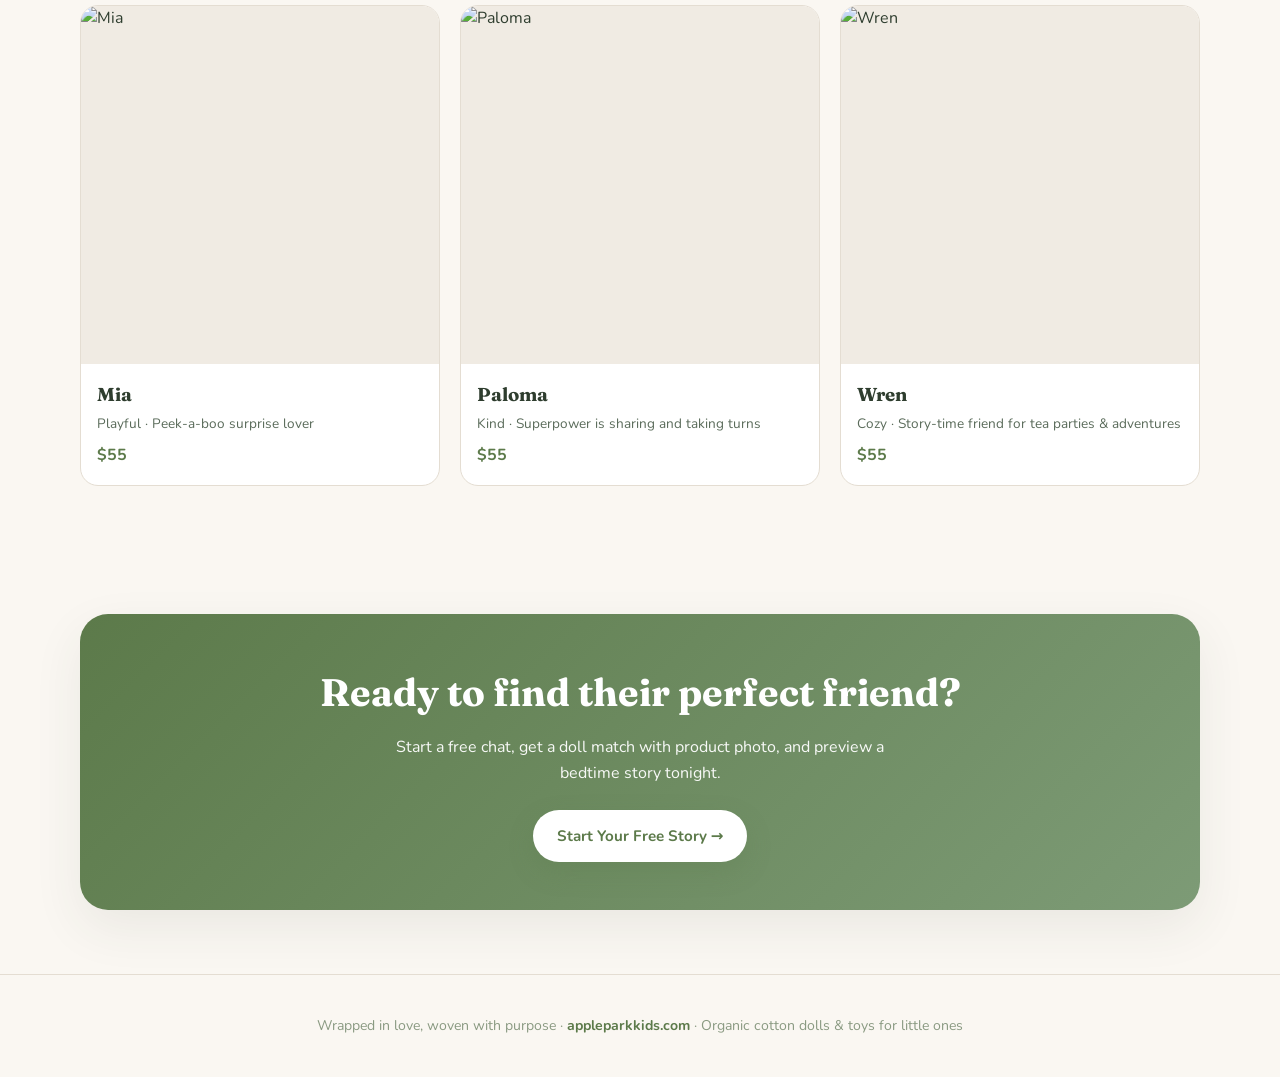
==== commit ed39f44a: "Fix name-in-story: Your Child slot in doll grid, guaranteed name in text - Add ⭐ Your Child card in " ====
--- a/landing/index.html
+++ b/landing/index.html
@@ -32,13 +32,14 @@
           Organic cotton friends live in Apple Park. Enter your child's name, pick a doll,
           and read a brand-new bedtime story starring them every time.
         </p>
+        <article class="doll-card child-star-card" style="display:flex;flex-direction:column;align-items:center;justify-content:center;">
+          <div class="child-star-icon">⭐</div>
+          <h3>Your Child</h3>
+          <p>Stars in the story!</p>
+          <input id="child-name" type="text" placeholder="Enter name here…" maxlength="32"
+            style="width:90%; padding:0.6rem 0.85rem; border:1px solid #e4ddd2; border-radius:999px; font-size:0.95rem; text-align:center; margin-top:0.35rem;" />
+        </article>
         <div class="hero-actions">
-          <label class="name-card" for="child-name" style="display:block; cursor:default;">
-            <label for="child-name">Your child's first name</label>
-            <input id="child-name" type="text" placeholder="e.g. Emma, Noah, Sofia…" maxlength="32"
-              style="width:100%; padding:0.75rem 1rem; border:1px solid #e4ddd2; border-radius:999px; font-size:1rem;" />
-            <small style="display:block; margin-top:0.5rem; color:#5a6b5a;">Their name appears throughout the bedtime story.</small>
-          </label>
           <a class="btn btn-primary" href="http://localhost:8501" data-app-link>⭐ Start Story Time</a>
           <a class="btn btn-secondary" href="https://appleparkkids.com" target="_blank" rel="noopener">Shop Dolls</a>
         </div>
--- a/landing/styles.css
+++ b/landing/styles.css
@@ -505,10 +505,40 @@
   margin: 0 auto 0.5rem;
 }
 
-.doll-pick span {
-  display: block;
-  font-weight: 700;
-  font-size: 0.85rem;
+.child-star-card {
+  background: #fffbe8;
+  border: 2px dashed #e8c84a;
+  border-radius: 16px;
+  padding: 0.75rem 0.5rem;
+  text-align: center;
+  min-height: 140px;
+  display: flex;
+  flex-direction: column;
+  align-items: center;
+  justify-content: center;
+}
+
+.child-star-icon {
+  width: 72px;
+  height: 72px;
+  border-radius: 50%;
+  background: linear-gradient(135deg, #ffe082, #ffcc80);
+  display: grid;
+  place-items: center;
+  font-size: 2rem;
+  margin-bottom: 0.5rem;
+}
+
+.name-in-story-badge {
+  display: inline-block;
+  background: #fff;
+  border: 1px solid #c5d9bc;
+  color: #5c7a4a;
+  font-weight: 700;
+  padding: 0.35rem 0.85rem;
+  border-radius: 999px;
+  margin-bottom: 1rem;
+  font-size: 0.9rem;
 }
 
 @media (max-width: 700px) {
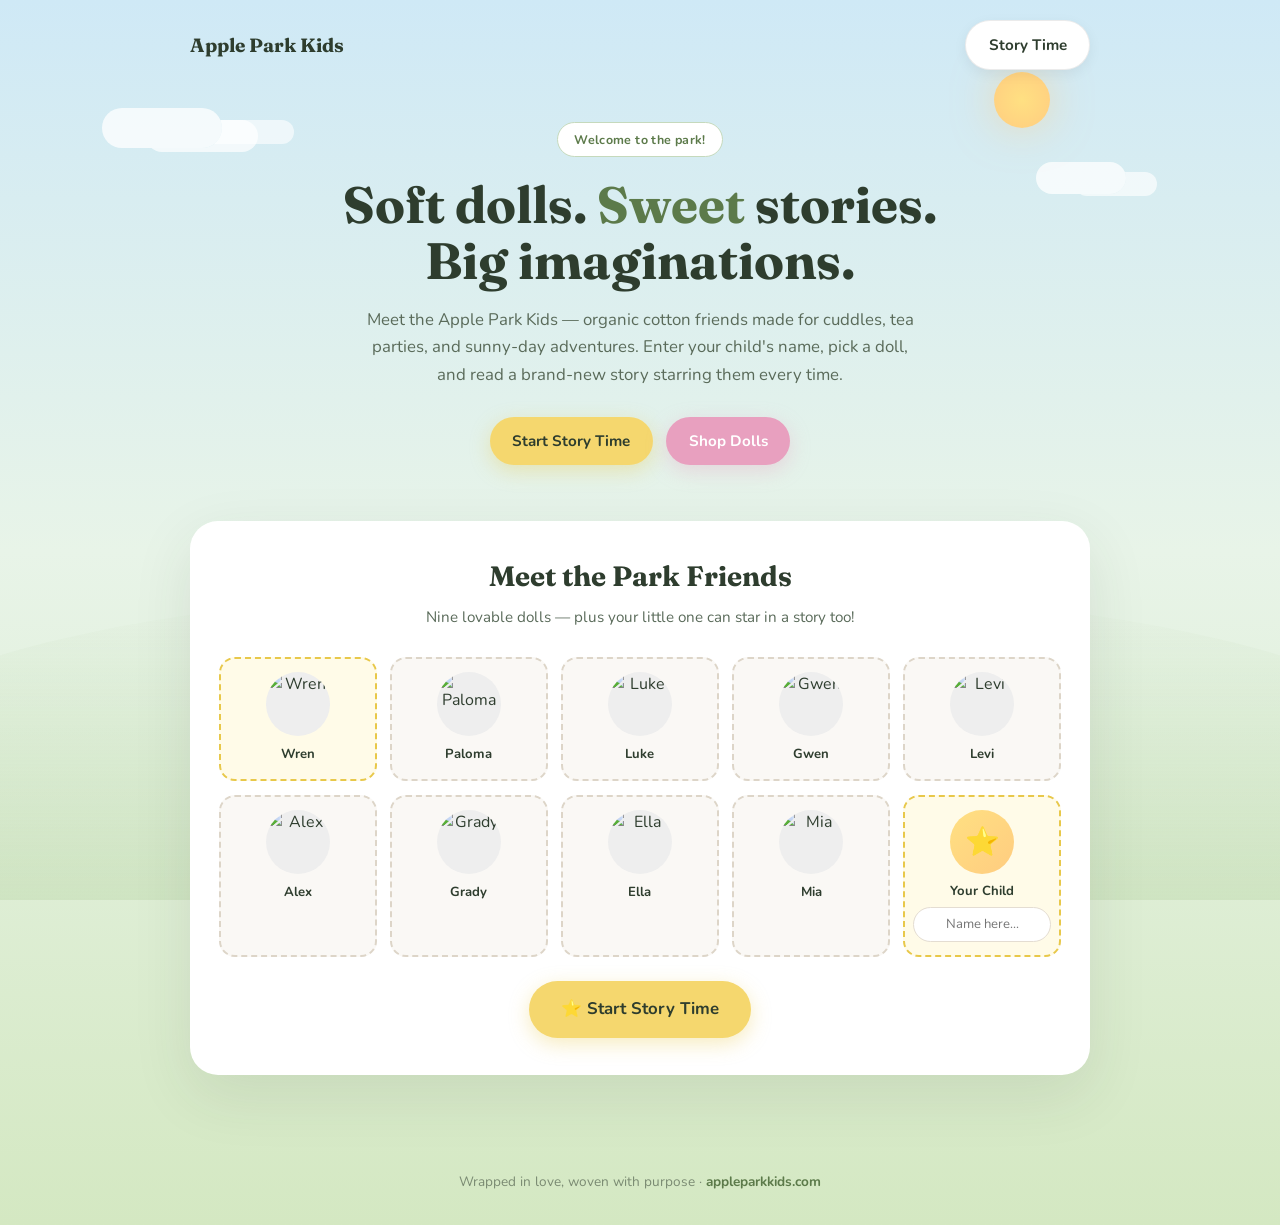
==== commit 189c6aef: "Polish standalone landing page to match Story Time mockup - Sky gradient background with clouds, sun" ====
--- a/landing/index.html
+++ b/landing/index.html
@@ -3,200 +3,114 @@
 <head>
   <meta charset="UTF-8" />
   <meta name="viewport" content="width=device-width, initial-scale=1.0" />
-  <title>Apple Park Kids — Personalized Story Chat for Your Child</title>
-  <meta name="description" content="Tell us about your child. We'll match them with the perfect Apple Park Kids organic cotton doll and create a free personalized bedtime story." />
+  <title>Apple Park Kids — Soft Dolls, Sweet Stories</title>
+  <meta name="description" content="Enter your child's name, pick an Apple Park Kids doll, and read a free personalized bedtime story starring them." />
   <link rel="preconnect" href="https://fonts.googleapis.com" />
   <link rel="preconnect" href="https://fonts.gstatic.com" crossorigin />
   <link href="https://fonts.googleapis.com/css2?family=Fraunces:opsz,wght@9..144,400;500;700&family=Nunito:wght@400;600;700&display=swap" rel="stylesheet" />
   <link rel="stylesheet" href="styles.css" />
 </head>
-<body>
+<body class="park-page">
+  <div class="sky-bg">
+    <div class="cloud cloud-1"></div>
+    <div class="cloud cloud-2"></div>
+    <div class="sun"></div>
+    <div class="hill"></div>
+  </div>
+
   <header class="nav">
     <div class="container nav-inner">
-      <div class="logo"><span>🍎</span> Apple Park Kids</div>
-      <nav class="nav-links">
-        <a href="#how-it-works">How it works</a>
-        <a href="#dolls">Meet the dolls</a>
-        <a href="https://appleparkkids.com" target="_blank" rel="noopener">Shop</a>
-        <a class="btn btn-primary" href="http://localhost:8501" id="app-link">Start Free Story</a>
-      </nav>
+      <div class="logo">Apple Park Kids</div>
+      <a class="btn btn-story-time" href="#" data-app-link>Story Time</a>
     </div>
   </header>
 
-  <section class="hero">
-    <div class="container hero-grid">
-      <div>
-        <div class="pill">Free personalized preview</div>
-        <h1>Soft dolls. Sweet stories.<br><em>Big imaginations.</em></h1>
+  <main>
+    <section class="hero-center">
+      <div class="container">
+        <div class="pill">Welcome to the park!</div>
+        <h1>Soft dolls. <span class="sweet">Sweet</span> stories.<br>Big imaginations.</h1>
         <p class="hero-lead">
-          Organic cotton friends live in Apple Park. Enter your child's name, pick a doll,
-          and read a brand-new bedtime story starring them every time.
+          Meet the Apple Park Kids — organic cotton friends made for cuddles, tea parties,
+          and sunny-day adventures. Enter your child's name, pick a doll, and read a
+          brand-new story starring them every time.
         </p>
-        <article class="doll-card child-star-card" style="display:flex;flex-direction:column;align-items:center;justify-content:center;">
-          <div class="child-star-icon">⭐</div>
-          <h3>Your Child</h3>
-          <p>Stars in the story!</p>
-          <input id="child-name" type="text" placeholder="Enter name here…" maxlength="32"
-            style="width:90%; padding:0.6rem 0.85rem; border:1px solid #e4ddd2; border-radius:999px; font-size:0.95rem; text-align:center; margin-top:0.35rem;" />
-        </article>
         <div class="hero-actions">
-          <a class="btn btn-primary" href="http://localhost:8501" data-app-link>⭐ Start Story Time</a>
-          <a class="btn btn-secondary" href="https://appleparkkids.com" target="_blank" rel="noopener">Shop Dolls</a>
-        </div>
-        <div class="hero-stats">
-          <div class="stat"><strong>9</strong><span>doll friends</span></div>
-          <div class="stat"><strong>Free</strong><span>story preview</span></div>
-          <div class="stat"><strong>100%</strong><span>organic cotton</span></div>
+          <a class="btn btn-yellow" href="#" data-app-link>Start Story Time</a>
+          <a class="btn btn-pink" href="https://appleparkkids.com" target="_blank" rel="noopener">Shop Dolls</a>
         </div>
       </div>
-      <div class="hero-visual">
-        <div class="hero-card">
-          <img src="../assets/dolls/brand-hero.jpg" alt="Apple Park Kids organic cotton dolls" />
-        </div>
-        <div class="floating-badge">
-          <strong>🌙 Bedtime stories that sell themselves</strong>
-          <span>Name-aware tales starring your child &amp; their new best friend.</span>
+    </section>
+
+    <section class="friends-section">
+      <div class="container">
+        <div class="friends-panel">
+          <h2>Meet the Park Friends</h2>
+          <p class="friends-sub">Nine lovable dolls — plus your little one can star in a story too!</p>
+
+          <div class="friends-grid">
+            <article class="friend-card" data-doll="wren">
+              <img src="https://cdn.shopify.com/s/files/1/0639/4242/6836/files/DSC_8444_1.jpg?v=1779309022" alt="Wren" />
+              <span>Wren</span>
+            </article>
+            <article class="friend-card" data-doll="paloma">
+              <img src="https://cdn.shopify.com/s/files/1/0639/4242/6836/files/Teal_muslin_dress_TMG33_TMG34_TMG35_TMG36_Dancing_Palms_Pink_leggings_TME31_TME32_TME33_TME34_Dancing_Palms_Pink_headband_TME47_Paloma_TMF54_1.jpg?v=1775049592" alt="Paloma" />
+              <span>Paloma</span>
+            </article>
+            <article class="friend-card" data-doll="luke">
+              <img src="https://cdn.shopify.com/s/files/1/0639/4242/6836/products/TP0146.jpg?v=1664397404" alt="Luke" />
+              <span>Luke</span>
+            </article>
+            <article class="friend-card" data-doll="gwen">
+              <img src="https://cdn.shopify.com/s/files/1/0639/4242/6836/files/MUSTARD_MUSLIN_DRESS_WITH_PUFFY_SLEEVES_GWEN_IN_MUSLIN_2_5e165657-a161-4b97-bce0-6a8079def1ff.jpg?v=1775049654" alt="Gwen" />
+              <span>Gwen</span>
+            </article>
+            <article class="friend-card" data-doll="levi">
+              <img src="https://cdn.shopify.com/s/files/1/0639/4242/6836/products/TP0145.jpg?v=1664396737" alt="Levi" />
+              <span>Levi</span>
+            </article>
+            <article class="friend-card" data-doll="alex">
+              <img src="https://cdn.shopify.com/s/files/1/0639/4242/6836/products/tmf56.jpg?v=1653392097" alt="Alex" />
+              <span>Alex</span>
+            </article>
+            <article class="friend-card" data-doll="grady">
+              <img src="https://cdn.shopify.com/s/files/1/0639/4242/6836/products/tp0147.jpg?v=1664403037" alt="Grady" />
+              <span>Grady</span>
+            </article>
+            <article class="friend-card" data-doll="ella">
+              <img src="https://cdn.shopify.com/s/files/1/0639/4242/6836/products/tm982_2.jpg?v=1653388733" alt="Ella" />
+              <span>Ella</span>
+            </article>
+            <article class="friend-card" data-doll="mia">
+              <img src="https://cdn.shopify.com/s/files/1/0639/4242/6836/files/Mia_in_Dusty_Rose_TP0142_2.jpg?v=1775049784" alt="Mia" />
+              <span>Mia</span>
+            </article>
+            <article class="friend-card child-slot selected">
+              <div class="child-star">⭐</div>
+              <span>Your Child</span>
+              <input id="child-name" type="text" placeholder="Name here…" maxlength="32" aria-label="Your child's first name" />
+            </article>
+          </div>
+
+          <p class="story-preview" id="story-preview" hidden>
+            📖 Your story will star <strong id="preview-name"></strong> &amp; <strong id="preview-doll">Wren</strong>
+          </p>
+
+          <div class="panel-actions">
+            <a class="btn btn-yellow btn-lg" href="#" data-app-link>⭐ Start Story Time</a>
+          </div>
         </div>
       </div>
-    </div>
-  </section>
-
-  <section id="how-it-works">
-    <div class="container">
-      <div class="section-head">
-        <h2>How it works</h2>
-        <p>Three simple steps from chat to cozy bedtime magic.</p>
-      </div>
-      <div class="steps">
-        <article class="step">
-          <div class="step-num">1</div>
-          <h3>Chat about your child</h3>
-          <p>Share their name, age, favorite things, and personality. Our storyteller listens.</p>
-        </article>
-        <article class="step">
-          <div class="step-num">2</div>
-          <h3>Meet their match</h3>
-          <p>We recommend the perfect Apple Park doll with photo, price, and shop link.</p>
-        </article>
-        <article class="step">
-          <div class="step-num">3</div>
-          <h3>Get their story</h3>
-          <p>A personalized 3-scene bedtime tale — plus optional narrated video — starring them.</p>
-        </article>
-      </div>
-    </div>
-  </section>
-
-  <section class="features">
-    <div class="container">
-      <div class="section-head">
-        <h2>Why parents love it</h2>
-        <p>Organic dolls meet thoughtful storytelling.</p>
-      </div>
-      <div class="feature-grid">
-        <article class="feature">
-          <h3>💬 Conversational matching</h3>
-          <p>No forms to wrestle with — just tell us about your child like you would a friend.</p>
-        </article>
-        <article class="feature">
-          <h3>🧸 Smart doll recommendations</h3>
-          <p>Music lovers meet Gwen. Story lovers meet Wren. Every child gets a thoughtful match.</p>
-        </article>
-        <article class="feature">
-          <h3>📖 Name-personalized stories</h3>
-          <p>Your child's name woven through a gentle Apple Park adventure with their new doll friend.</p>
-        </article>
-        <article class="feature">
-          <h3>🌿 Truly organic &amp; safe</h3>
-          <p>GOTS-certified cotton, hypoallergenic fill, plastic-free — made for little ones.</p>
-        </article>
-      </div>
-    </div>
-  </section>
-
-  <section id="dolls">
-    <div class="container">
-      <div class="section-head">
-        <h2>Meet the Apple Park Kids</h2>
-        <p>Nine lovable dolls — plus your little one can star in a story too!</p>
-      </div>
-      <div class="doll-grid">
-        <article class="doll-card">
-          <img src="https://cdn.shopify.com/s/files/1/0639/4242/6836/products/tmf56.jpg?v=1653392097" alt="Alex" loading="lazy" />
-          <div class="doll-body"><h3>Alex</h3><p>Curious · Explorer who befriends every critter in Apple Park</p><div class="doll-price">$55</div></div>
-        </article>
-        <article class="doll-card">
-          <img src="https://cdn.shopify.com/s/files/1/0639/4242/6836/products/tm982_2.jpg?v=1653388733" alt="Ella" loading="lazy" />
-          <div class="doll-body"><h3>Ella</h3><p>Social · Tea parties and sleepovers with friends</p><div class="doll-price">$55</div></div>
-        </article>
-        <article class="doll-card">
-          <img src="https://cdn.shopify.com/s/files/1/0639/4242/6836/products/tp0147.jpg?v=1664403037" alt="Grady" loading="lazy" />
-          <div class="doll-body"><h3>Grady</h3><p>Helpful · Hero who cheers up friends in need</p><div class="doll-price">$55</div></div>
-        </article>
-        <article class="doll-card">
-          <img src="https://cdn.shopify.com/s/files/1/0639/4242/6836/files/MUSTARD_MUSLIN_DRESS_WITH_PUFFY_SLEEVES_GWEN_IN_MUSLIN_2_5e165657-a161-4b97-bce0-6a8079def1ff.jpg?v=1775049654" alt="Gwen" loading="lazy" />
-          <div class="doll-body"><h3>Gwen</h3><p>Musical · Sweet songbird who hums lullabies</p><div class="doll-price">$55</div></div>
-        </article>
-        <article class="doll-card">
-          <img src="https://cdn.shopify.com/s/files/1/0639/4242/6836/products/TP0145.jpg?v=1664396737" alt="Levi" loading="lazy" />
-          <div class="doll-body"><h3>Levi</h3><p>Imaginative · Builder of extraordinary sandcastles</p><div class="doll-price">$55</div></div>
-        </article>
-        <article class="doll-card">
-          <img src="https://cdn.shopify.com/s/files/1/0639/4242/6836/products/TP0146.jpg?v=1664397404" alt="Luke" loading="lazy" />
-          <div class="doll-body"><h3>Luke</h3><p>Gentle · Playground pal who gives the best pushes</p><div class="doll-price">$55</div></div>
-        </article>
-        <article class="doll-card">
-          <img src="https://cdn.shopify.com/s/files/1/0639/4242/6836/files/Mia_in_Dusty_Rose_TP0142_2.jpg?v=1775049784" alt="Mia" loading="lazy" />
-          <div class="doll-body"><h3>Mia</h3><p>Playful · Peek-a-boo surprise lover</p><div class="doll-price">$55</div></div>
-        </article>
-        <article class="doll-card">
-          <img src="https://cdn.shopify.com/s/files/1/0639/4242/6836/files/Teal_muslin_dress_TMG33_TMG34_TMG35_TMG36_Dancing_Palms_Pink_leggings_TME31_TME32_TME33_TME34_Dancing_Palms_Pink_headband_TME47_Paloma_TMF54_1.jpg?v=1775049592" alt="Paloma" loading="lazy" />
-          <div class="doll-body"><h3>Paloma</h3><p>Kind · Superpower is sharing and taking turns</p><div class="doll-price">$55</div></div>
-        </article>
-        <article class="doll-card">
-          <img src="https://cdn.shopify.com/s/files/1/0639/4242/6836/files/DSC_8444_1.jpg?v=1779309022" alt="Wren" loading="lazy" />
-          <div class="doll-body"><h3>Wren</h3><p>Cozy · Story-time friend for tea parties &amp; adventures</p><div class="doll-price">$55</div></div>
-        </article>
-      </div>
-    </div>
-  </section>
-
-  <section>
-    <div class="container">
-      <div class="cta-band">
-        <h2>Ready to find their perfect friend?</h2>
-        <p>Start a free chat, get a doll match with product photo, and preview a bedtime story tonight.</p>
-        <a class="btn btn-primary" href="http://localhost:8501" data-app-link>Start Your Free Story →</a>
-      </div>
-    </div>
-  </section>
+    </section>
+  </main>
 
   <footer class="footer">
     <div class="container">
       Wrapped in love, woven with purpose ·
       <a href="https://appleparkkids.com" target="_blank" rel="noopener">appleparkkids.com</a>
-      · Organic cotton dolls &amp; toys for little ones
     </div>
   </footer>
 
-  <script>
-  (function () {
-    var params = new URLSearchParams(window.location.search);
-    var appUrl = params.get("app") || "http://localhost:8501";
-    var nameInput = document.getElementById("child-name");
-    document.querySelectorAll("[data-app-link], #app-link").forEach(function (el) {
-      el.addEventListener("click", function (event) {
-        event.preventDefault();
-        var name = nameInput && nameInput.value.trim();
-        var url = appUrl;
-        if (name) {
-          url += (url.indexOf("?") >= 0 ? "&" : "?") + "name=" + encodeURIComponent(name);
-        }
-        window.location.href = url;
-      });
-      el.href = appUrl;
-    });
-  })();
-  </script>
+  <script src="app.js"></script>
 </body>
 </html>
--- a/landing/styles.css
+++ b/landing/styles.css
@@ -1,145 +1,161 @@
 :root {
-  --bg: #faf7f2;
-  --bg-soft: #f0ebe3;
+  --sky-top: #cfe9f6;
+  --sky-mid: #e8f4e8;
+  --hill: #d4e8c2;
   --green: #5c7a4a;
-  --green-dark: #3d5234;
-  --green-light: #eaf2e6;
   --text: #2e3d2e;
   --text-muted: #5a6b5a;
-  --border: #e4ddd2;
   --white: #ffffff;
-  --shadow: 0 18px 50px rgba(46, 61, 46, 0.08);
-  --radius: 20px;
+  --yellow: #f5d76e;
+  --yellow-hover: #e8c84a;
+  --pink: #e8a0bf;
+  --pink-hover: #d88aa8;
+  --dashed: #e8c84a;
   --font-serif: "Fraunces", Georgia, serif;
   --font-sans: "Nunito", system-ui, sans-serif;
 }
 
-*,
-*::before,
-*::after {
-  box-sizing: border-box;
-}
-
-html {
-  scroll-behavior: smooth;
-}
+*, *::before, *::after { box-sizing: border-box; }
+
+html { scroll-behavior: smooth; }
 
 body {
   margin: 0;
   font-family: var(--font-sans);
   color: var(--text);
-  background: var(--bg);
   line-height: 1.6;
-}
-
-img {
-  max-width: 100%;
-  display: block;
-}
-
-a {
-  color: var(--green);
-  text-decoration: none;
+  min-height: 100vh;
+}
+
+.park-page {
+  background: linear-gradient(180deg, var(--sky-top) 0%, var(--sky-mid) 45%, var(--hill) 100%);
+  position: relative;
+  overflow-x: hidden;
+}
+
+.sky-bg {
+  position: fixed;
+  inset: 0;
+  pointer-events: none;
+  z-index: 0;
+}
+
+.cloud {
+  position: absolute;
+  background: rgba(255, 255, 255, 0.75);
+  border-radius: 999px;
+}
+
+.cloud-1 {
+  width: 120px; height: 40px;
+  top: 12%; left: 8%;
+  box-shadow: 40px 8px 0 -4px rgba(255,255,255,0.7), 80px 4px 0 -8px rgba(255,255,255,0.6);
+}
+
+.cloud-2 {
+  width: 90px; height: 32px;
+  top: 18%; right: 12%;
+  box-shadow: 35px 6px 0 -4px rgba(255,255,255,0.65);
+}
+
+.sun {
+  position: absolute;
+  top: 8%;
+  right: 18%;
+  width: 56px;
+  height: 56px;
+  background: radial-gradient(circle, #ffe082 0%, #ffcc80 100%);
+  border-radius: 50%;
+  box-shadow: 0 0 40px rgba(255, 204, 128, 0.5);
+}
+
+.hill {
+  position: absolute;
+  bottom: 0;
+  left: -10%;
+  right: -10%;
+  height: 35vh;
+  background: linear-gradient(180deg, transparent, rgba(180, 210, 160, 0.35));
+  border-radius: 50% 50% 0 0;
 }
 
 .container {
-  width: min(1120px, calc(100% - 2rem));
+  width: min(900px, calc(100% - 2rem));
   margin: 0 auto;
-}
-
-/* ── Nav ── */
+  position: relative;
+  z-index: 1;
+}
+
+/* Nav */
 .nav {
-  position: sticky;
-  top: 0;
-  z-index: 100;
-  background: rgba(250, 247, 242, 0.92);
-  backdrop-filter: blur(12px);
-  border-bottom: 1px solid var(--border);
+  padding: 1.25rem 0;
+  position: relative;
+  z-index: 10;
 }
 
 .nav-inner {
   display: flex;
   align-items: center;
   justify-content: space-between;
-  padding: 1rem 0;
-  gap: 1rem;
 }
 
 .logo {
-  display: flex;
-  align-items: center;
-  gap: 0.55rem;
   font-family: var(--font-serif);
   font-weight: 700;
-  font-size: 1.15rem;
-  color: var(--text);
-}
-
-.logo span {
-  font-size: 1.35rem;
-}
-
-.nav-links {
-  display: flex;
-  align-items: center;
-  gap: 1.5rem;
-}
-
-.nav-links a {
-  color: var(--text-muted);
-  font-weight: 600;
-  font-size: 0.92rem;
-}
-
-.nav-links a:hover {
-  color: var(--green);
-}
-
+  font-size: 1.2rem;
+  color: var(--text);
+}
+
+/* Buttons */
 .btn {
   display: inline-flex;
   align-items: center;
   justify-content: center;
-  gap: 0.5rem;
-  padding: 0.85rem 1.5rem;
+  padding: 0.75rem 1.4rem;
   border-radius: 999px;
   font-family: var(--font-sans);
   font-weight: 700;
   font-size: 0.95rem;
+  text-decoration: none;
   border: none;
   cursor: pointer;
-  transition: transform 0.15s ease, box-shadow 0.15s ease;
-}
-
-.btn:hover {
-  transform: translateY(-1px);
-}
-
-.btn-primary {
-  background: var(--green);
+  transition: transform 0.15s ease, background 0.15s ease;
+}
+
+.btn:hover { transform: translateY(-1px); }
+
+.btn-story-time {
+  background: var(--white);
+  color: var(--text);
+  border: 1px solid rgba(0,0,0,0.08);
+  box-shadow: 0 4px 14px rgba(0,0,0,0.06);
+}
+
+.btn-yellow {
+  background: var(--yellow);
+  color: var(--text);
+  box-shadow: 0 6px 20px rgba(232, 200, 74, 0.35);
+}
+
+.btn-yellow:hover { background: var(--yellow-hover); }
+
+.btn-pink {
+  background: var(--pink);
   color: var(--white);
-  box-shadow: 0 10px 24px rgba(92, 122, 74, 0.25);
-}
-
-.btn-primary:hover {
-  background: var(--green-dark);
-}
-
-.btn-secondary {
-  background: var(--white);
-  color: var(--green);
-  border: 1px solid var(--border);
-}
-
-/* ── Hero ── */
-.hero {
-  padding: 4rem 0 3rem;
-}
-
-.hero-grid {
-  display: grid;
-  grid-template-columns: 1.1fr 0.9fr;
-  gap: 3rem;
-  align-items: center;
+  box-shadow: 0 6px 20px rgba(232, 160, 191, 0.35);
+}
+
+.btn-pink:hover { background: var(--pink-hover); }
+
+.btn-lg {
+  padding: 0.95rem 2rem;
+  font-size: 1.05rem;
+}
+
+/* Hero */
+.hero-center {
+  text-align: center;
+  padding: 2rem 0 1.5rem;
 }
 
 .pill {
@@ -147,422 +163,196 @@
   background: var(--white);
   color: var(--green);
   font-weight: 700;
-  font-size: 0.75rem;
-  padding: 0.35rem 0.9rem;
+  font-size: 0.78rem;
+  padding: 0.4rem 1rem;
   border-radius: 999px;
   border: 1px solid #c5d9bc;
-  letter-spacing: 0.05em;
-  text-transform: uppercase;
-  margin-bottom: 1rem;
-}
-
-.hero h1 {
+  letter-spacing: 0.03em;
+  margin-bottom: 1.25rem;
+}
+
+.hero-center h1 {
   font-family: var(--font-serif);
-  font-size: clamp(2.4rem, 5vw, 3.6rem);
-  line-height: 1.08;
+  font-size: clamp(2.2rem, 5vw, 3.2rem);
+  line-height: 1.1;
   margin: 0 0 1rem;
-  color: var(--text);
-}
-
-.hero h1 em {
-  font-style: normal;
+  font-weight: 700;
+}
+
+.hero-center h1 .sweet {
   color: var(--green);
 }
 
 .hero-lead {
-  font-size: 1.12rem;
+  font-size: 1.05rem;
   color: var(--text-muted);
-  max-width: 34rem;
-  margin: 0 0 1.75rem;
+  max-width: 560px;
+  margin: 0 auto 1.75rem;
+  line-height: 1.65;
 }
 
 .hero-actions {
   display: flex;
   flex-wrap: wrap;
   gap: 0.85rem;
+  justify-content: center;
+  margin-bottom: 2rem;
+}
+
+/* Friends panel */
+.friends-section {
+  padding: 0 0 4rem;
+}
+
+.friends-panel {
+  background: var(--white);
+  border-radius: 28px;
+  padding: 2rem 1.75rem 2.25rem;
+  box-shadow: 0 20px 60px rgba(46, 61, 46, 0.1);
+  border: 1px solid rgba(255,255,255,0.8);
+}
+
+.friends-panel h2 {
+  font-family: var(--font-serif);
+  font-size: 1.75rem;
+  text-align: center;
+  margin: 0 0 0.35rem;
+}
+
+.friends-sub {
+  text-align: center;
+  color: var(--text-muted);
+  margin: 0 0 1.75rem;
+  font-size: 0.95rem;
+}
+
+.friends-grid {
+  display: grid;
+  grid-template-columns: repeat(5, 1fr);
+  gap: 0.85rem;
   margin-bottom: 1.5rem;
 }
 
-.hero-stats {
-  display: flex;
-  flex-wrap: wrap;
-  gap: 1.25rem;
-}
-
-.stat {
-  background: var(--white);
-  border: 1px solid var(--border);
-  border-radius: 14px;
-  padding: 0.75rem 1rem;
-  min-width: 120px;
-}
-
-.stat strong {
-  display: block;
-  font-family: var(--font-serif);
-  font-size: 1.35rem;
-  color: var(--green);
-}
-
-.stat span {
-  font-size: 0.82rem;
-  color: var(--text-muted);
-}
-
-.hero-visual {
-  position: relative;
-}
-
-.hero-card {
-  background: linear-gradient(145deg, var(--green-light), var(--white));
-  border: 1px solid var(--border);
-  border-radius: 28px;
-  padding: 1.5rem;
-  box-shadow: var(--shadow);
-}
-
-.hero-card img {
-  border-radius: 18px;
-  width: 100%;
-  aspect-ratio: 4/5;
-  object-fit: cover;
-}
-
-.floating-badge {
-  position: absolute;
-  bottom: -0.5rem;
-  left: -0.5rem;
-  background: var(--white);
-  border: 1px solid var(--border);
+.friend-card {
+  border: 2px dashed #ddd5c8;
   border-radius: 16px;
-  padding: 0.85rem 1rem;
-  box-shadow: var(--shadow);
-  max-width: 220px;
-}
-
-.floating-badge strong {
-  display: block;
-  font-size: 0.9rem;
-}
-
-.floating-badge span {
-  font-size: 0.8rem;
-  color: var(--text-muted);
-}
-
-/* ── Sections ── */
-section {
-  padding: 4rem 0;
-}
-
-.section-head {
-  text-align: center;
-  max-width: 640px;
-  margin: 0 auto 2.5rem;
-}
-
-.section-head h2 {
-  font-family: var(--font-serif);
-  font-size: clamp(1.8rem, 3vw, 2.4rem);
-  margin: 0 0 0.75rem;
-}
-
-.section-head p {
-  color: var(--text-muted);
-  margin: 0;
-}
-
-.steps {
-  display: grid;
-  grid-template-columns: repeat(3, 1fr);
-  gap: 1.25rem;
-}
-
-.step {
-  background: var(--white);
-  border: 1px solid var(--border);
-  border-radius: var(--radius);
-  padding: 1.5rem;
-  text-align: center;
-}
-
-.step-num {
-  width: 36px;
-  height: 36px;
-  margin: 0 auto 0.85rem;
-  display: grid;
-  place-items: center;
-  background: var(--green);
-  color: var(--white);
-  border-radius: 50%;
-  font-weight: 700;
-}
-
-.step h3 {
-  font-family: var(--font-serif);
-  margin: 0 0 0.5rem;
-}
-
-.step p {
-  margin: 0;
-  font-size: 0.92rem;
-  color: var(--text-muted);
-}
-
-.features {
-  background: var(--green-light);
-  border-block: 1px solid #d8e4d0;
-}
-
-.feature-grid {
-  display: grid;
-  grid-template-columns: repeat(2, 1fr);
-  gap: 1rem;
-}
-
-.feature {
-  background: var(--white);
-  border: 1px solid var(--border);
-  border-radius: 16px;
-  padding: 1.25rem;
-}
-
-.feature h3 {
-  margin: 0 0 0.4rem;
-  font-family: var(--font-serif);
-  font-size: 1.05rem;
-}
-
-.feature p {
-  margin: 0;
-  font-size: 0.9rem;
-  color: var(--text-muted);
-}
-
-/* ── Dolls ── */
-.doll-grid {
-  display: grid;
-  grid-template-columns: repeat(3, 1fr);
-  gap: 1.25rem;
-}
-
-.doll-card {
-  background: var(--white);
-  border: 1px solid var(--border);
-  border-radius: 18px;
-  overflow: hidden;
-  transition: transform 0.15s ease, box-shadow 0.15s ease;
-}
-
-.doll-card:hover {
-  transform: translateY(-3px);
-  box-shadow: var(--shadow);
-}
-
-.doll-card img {
-  width: 100%;
-  aspect-ratio: 1;
-  object-fit: cover;
-  background: var(--bg-soft);
-}
-
-.doll-body {
-  padding: 1rem;
-}
-
-.doll-body h3 {
-  margin: 0 0 0.25rem;
-  font-family: var(--font-serif);
-}
-
-.doll-body p {
-  margin: 0 0 0.6rem;
-  font-size: 0.85rem;
-  color: var(--text-muted);
-  line-height: 1.45;
-}
-
-.doll-price {
-  font-weight: 700;
-  color: var(--green);
-}
-
-/* ── CTA band ── */
-.cta-band {
-  background: linear-gradient(135deg, var(--green), #7d9b76);
-  color: var(--white);
-  border-radius: 28px;
-  padding: 3rem 2rem;
-  text-align: center;
-  box-shadow: var(--shadow);
-}
-
-.cta-band h2 {
-  font-family: var(--font-serif);
-  font-size: clamp(1.8rem, 3vw, 2.5rem);
-  margin: 0 0 0.75rem;
-}
-
-.cta-band p {
-  margin: 0 auto 1.5rem;
-  max-width: 520px;
-  opacity: 0.95;
-}
-
-.cta-band .btn-primary {
-  background: var(--white);
-  color: var(--green);
-}
-
-/* ── Footer ── */
-.footer {
-  padding: 2.5rem 0;
-  border-top: 1px solid var(--border);
-  text-align: center;
-  color: #8a9a82;
-  font-size: 0.88rem;
-}
-
-.footer a {
-  font-weight: 700;
-}
-
-/* ── Story Time landing ── */
-.story-sky {
-  background: linear-gradient(180deg, #cfe9f6 0%, #e8f4e8 55%, #d4e8c2 100%);
-  border-radius: 28px;
-  padding: 2.5rem 2rem 2rem;
-  margin-bottom: 1.5rem;
-  border: 1px solid #c5ddd0;
-  text-align: center;
-}
-
-.story-sky h1 {
-  font-family: var(--font-serif);
-  font-size: clamp(2rem, 4.5vw, 3rem);
-  margin: 0 0 0.75rem;
-  color: var(--text);
-}
-
-.story-sky .hero-lead {
-  margin: 0 auto 1.5rem;
-  max-width: 520px;
-}
-
-.name-card {
-  background: var(--white);
-  border: 2px dashed #e8c84a;
-  border-radius: 20px;
-  padding: 1.25rem;
-  margin: 1.5rem auto;
-  max-width: 420px;
-  text-align: left;
-}
-
-.name-card label {
-  display: block;
-  font-family: var(--font-serif);
-  font-weight: 700;
-  margin-bottom: 0.5rem;
-  color: var(--text);
-}
-
-.park-friends-panel {
-  background: var(--white);
-  border-radius: 24px;
-  padding: 1.5rem;
-  border: 1px solid var(--border);
-  box-shadow: var(--shadow);
-  margin-top: 1.5rem;
-}
-
-.doll-pick-grid {
-  display: grid;
-  grid-template-columns: repeat(4, 1fr);
-  gap: 0.85rem;
-}
-
-.doll-pick {
-  background: #f8f4ef;
-  border: 2px solid transparent;
-  border-radius: 16px;
-  padding: 0.75rem 0.5rem;
-  text-align: center;
+  padding: 0.85rem 0.5rem;
+  text-align: center;
+  background: #faf8f5;
   cursor: pointer;
-}
-
-.doll-pick.selected {
-  border-color: #e8c84a;
+  transition: border-color 0.15s, background 0.15s, transform 0.15s;
+}
+
+.friend-card:hover {
+  transform: translateY(-2px);
+}
+
+.friend-card.selected {
+  border-color: var(--dashed);
   border-style: dashed;
   background: #fffbe8;
 }
 
-.doll-pick img {
-  width: 72px;
-  height: 72px;
+.friend-card img {
+  width: 64px;
+  height: 64px;
   border-radius: 50%;
   object-fit: cover;
   margin: 0 auto 0.5rem;
-}
-
-.child-star-card {
-  background: #fffbe8;
-  border: 2px dashed #e8c84a;
-  border-radius: 16px;
-  padding: 0.75rem 0.5rem;
-  text-align: center;
-  min-height: 140px;
+  display: block;
+  background: #eee;
+}
+
+.friend-card span {
+  display: block;
+  font-weight: 700;
+  font-size: 0.82rem;
+  color: var(--text);
+}
+
+.child-slot {
   display: flex;
   flex-direction: column;
   align-items: center;
   justify-content: center;
-}
-
-.child-star-icon {
-  width: 72px;
-  height: 72px;
+  min-height: 130px;
+}
+
+.child-star {
+  width: 64px;
+  height: 64px;
   border-radius: 50%;
   background: linear-gradient(135deg, #ffe082, #ffcc80);
   display: grid;
   place-items: center;
-  font-size: 2rem;
-  margin-bottom: 0.5rem;
-}
-
-.name-in-story-badge {
-  display: inline-block;
-  background: #fff;
+  font-size: 1.75rem;
+  margin-bottom: 0.4rem;
+}
+
+.child-slot input {
+  width: 100%;
+  margin-top: 0.35rem;
+  padding: 0.45rem 0.6rem;
+  border: 1px solid #e4ddd2;
+  border-radius: 999px;
+  font-family: var(--font-sans);
+  font-size: 0.82rem;
+  text-align: center;
+  outline: none;
+}
+
+.child-slot input:focus {
+  border-color: var(--dashed);
+  box-shadow: 0 0 0 3px rgba(232, 200, 74, 0.25);
+}
+
+.story-preview {
+  text-align: center;
+  background: #f0f7ec;
   border: 1px solid #c5d9bc;
-  color: #5c7a4a;
-  font-weight: 700;
-  padding: 0.35rem 0.85rem;
-  border-radius: 999px;
-  margin-bottom: 1rem;
-  font-size: 0.9rem;
-}
-
-@media (max-width: 700px) {
-  .doll-pick-grid { grid-template-columns: repeat(3, 1fr); }
-}
-
-@media (max-width: 900px) {
-  .hero-grid,
-  .steps,
-  .feature-grid,
-  .doll-grid {
-    grid-template-columns: 1fr;
+  border-radius: 999px;
+  padding: 0.6rem 1.2rem;
+  font-size: 0.92rem;
+  color: var(--green);
+  margin: 0 0 1.25rem;
+}
+
+.panel-actions {
+  text-align: center;
+}
+
+.footer {
+  text-align: center;
+  padding: 2rem 0;
+  font-size: 0.85rem;
+  color: #7a8a72;
+  position: relative;
+  z-index: 1;
+}
+
+.footer a {
+  color: var(--green);
+  font-weight: 700;
+  text-decoration: none;
+}
+
+@media (max-width: 720px) {
+  .friends-grid {
+    grid-template-columns: repeat(3, 1fr);
   }
-
-  .nav-links a:not(.btn) {
-    display: none;
+}
+
+@media (max-width: 480px) {
+  .friends-grid {
+    grid-template-columns: repeat(2, 1fr);
   }
 
-  .hero {
-    padding-top: 2.5rem;
+  .hero-actions {
+    flex-direction: column;
+    align-items: stretch;
   }
 
-  .floating-badge {
-    position: static;
-    margin-top: 1rem;
+  .btn {
+    width: 100%;
   }
 }
